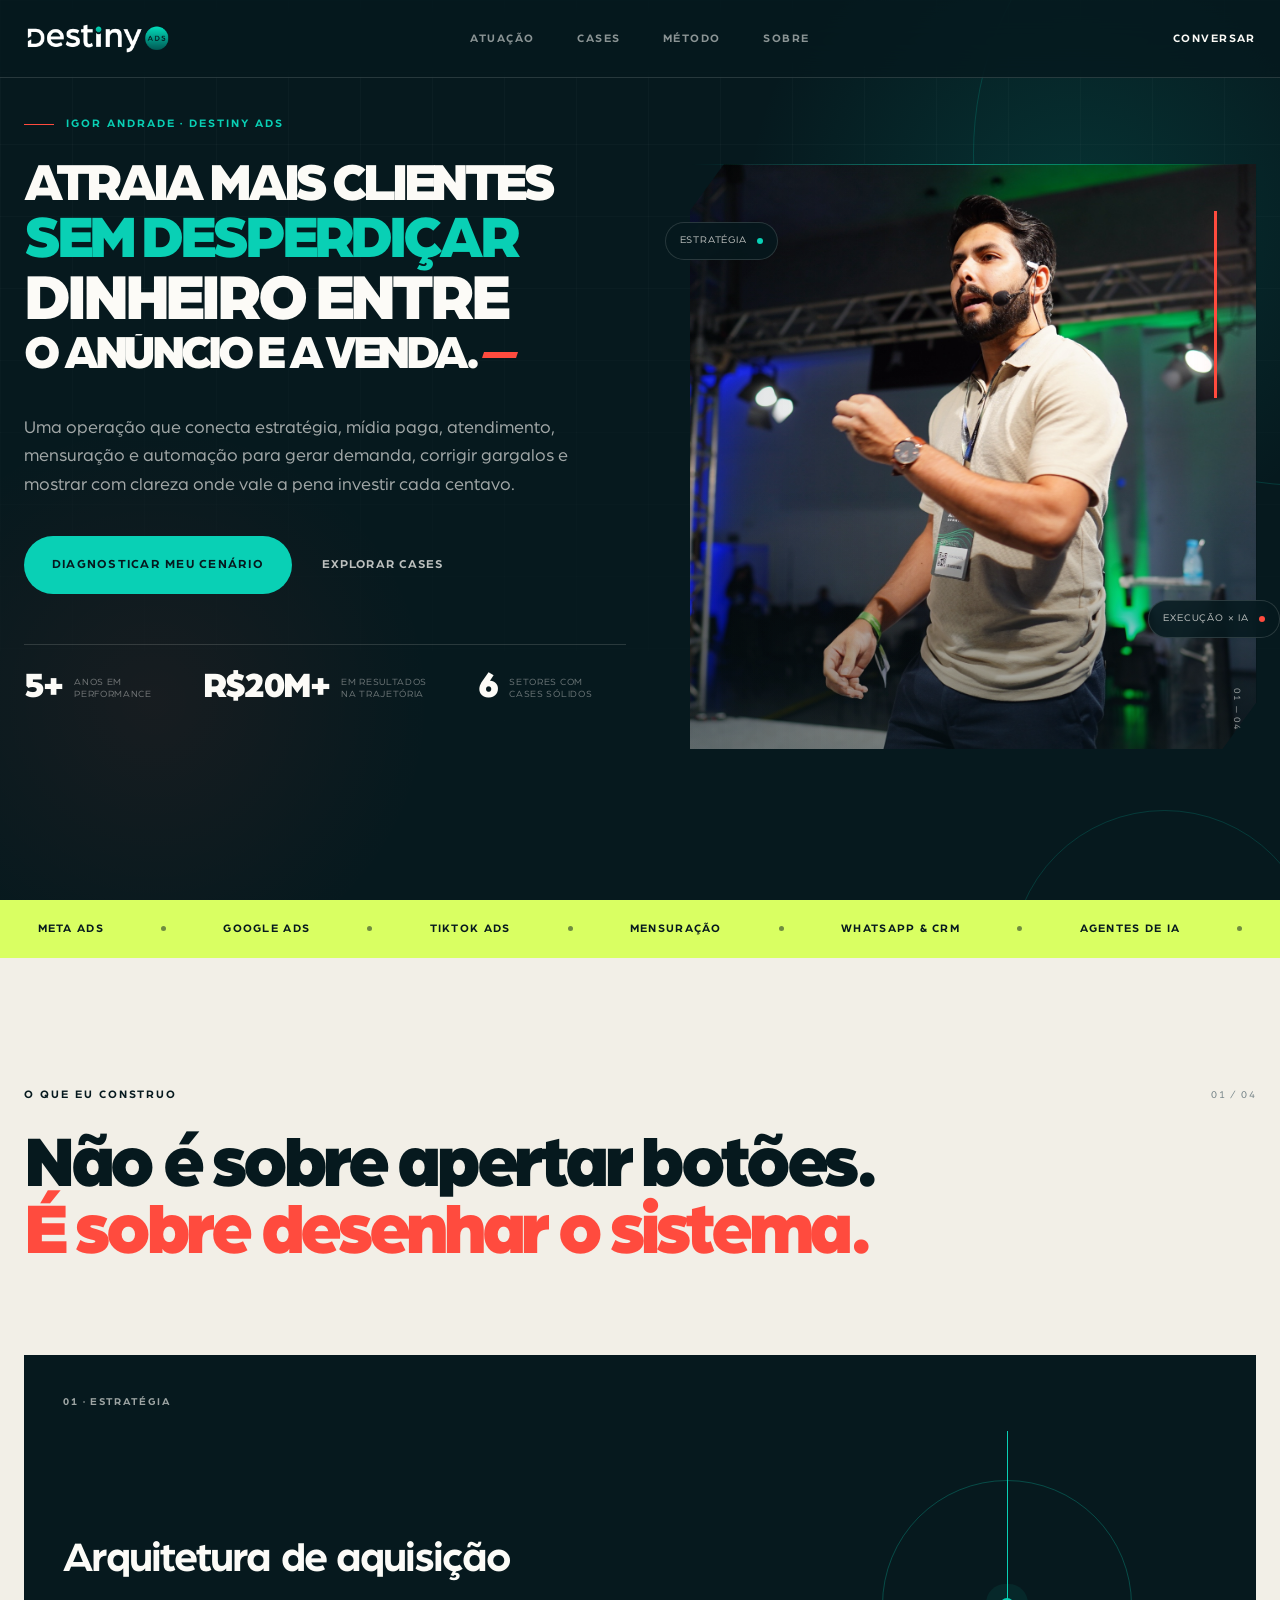
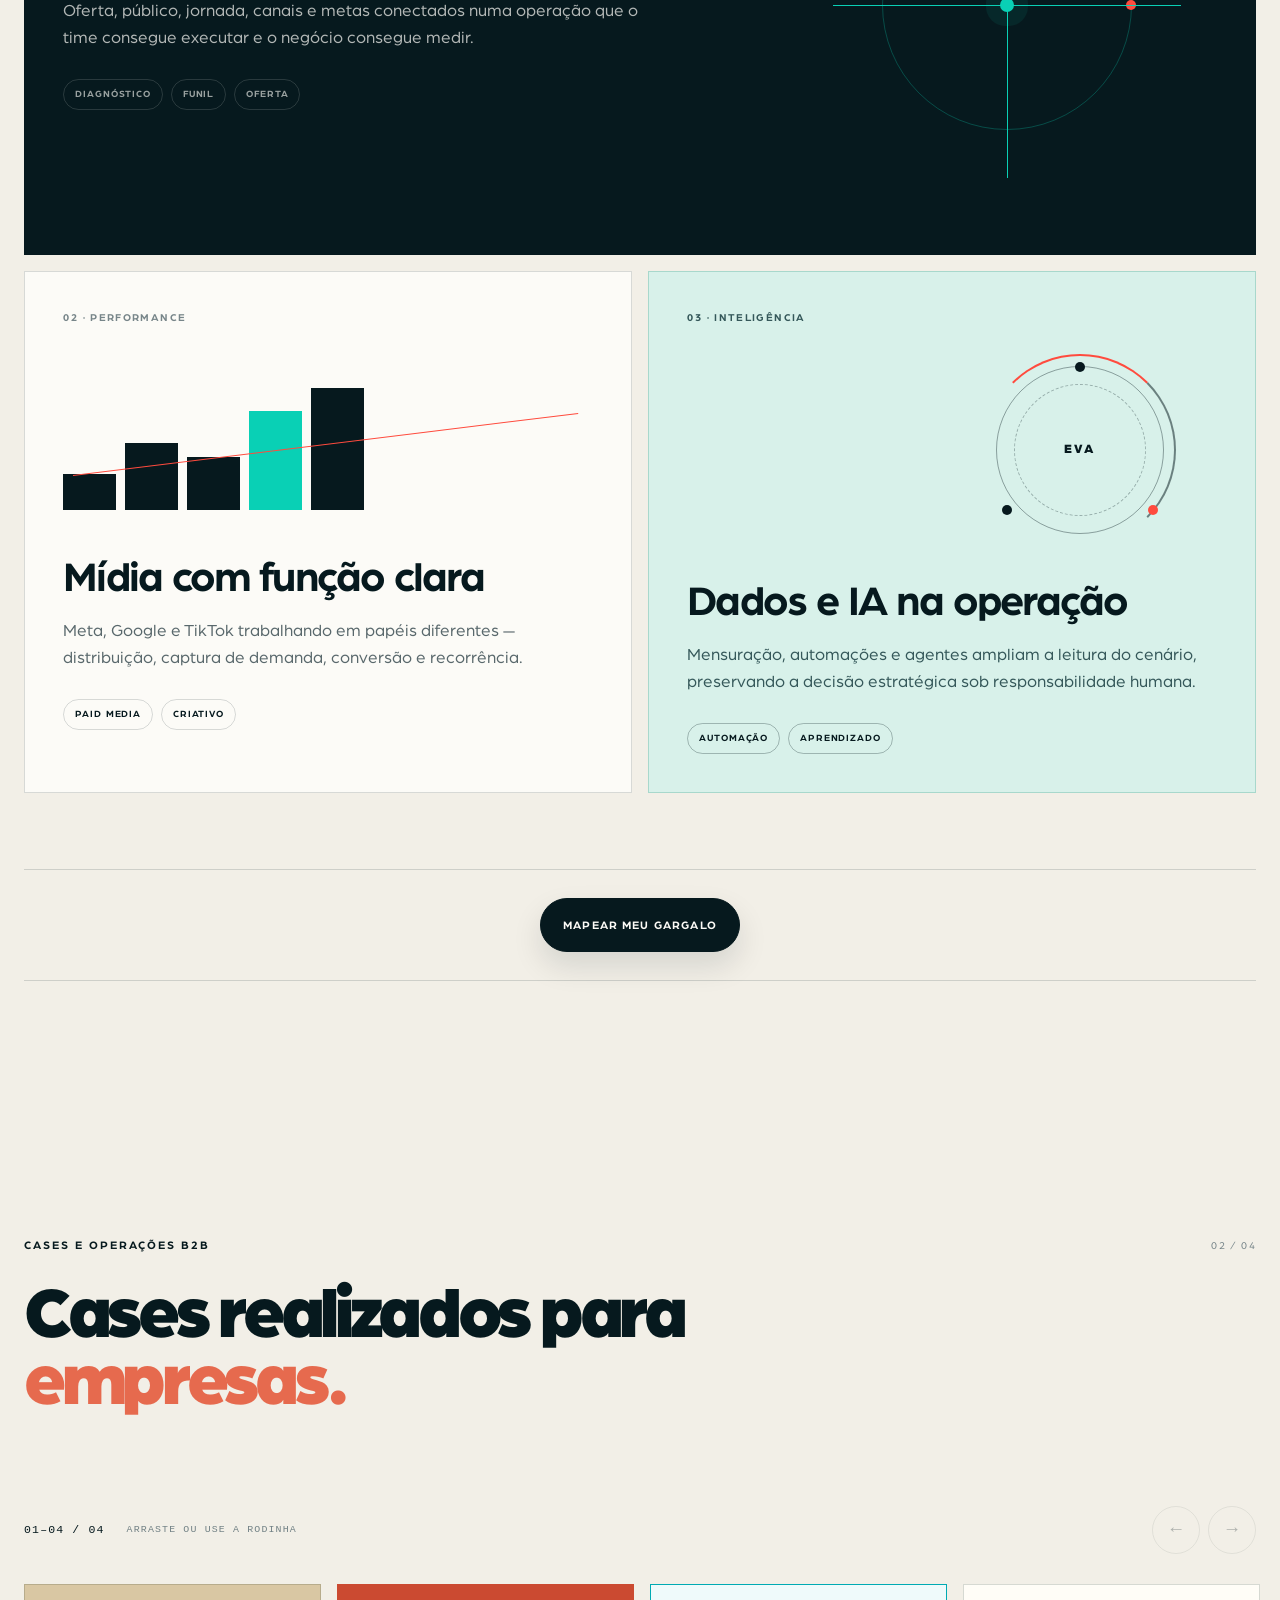
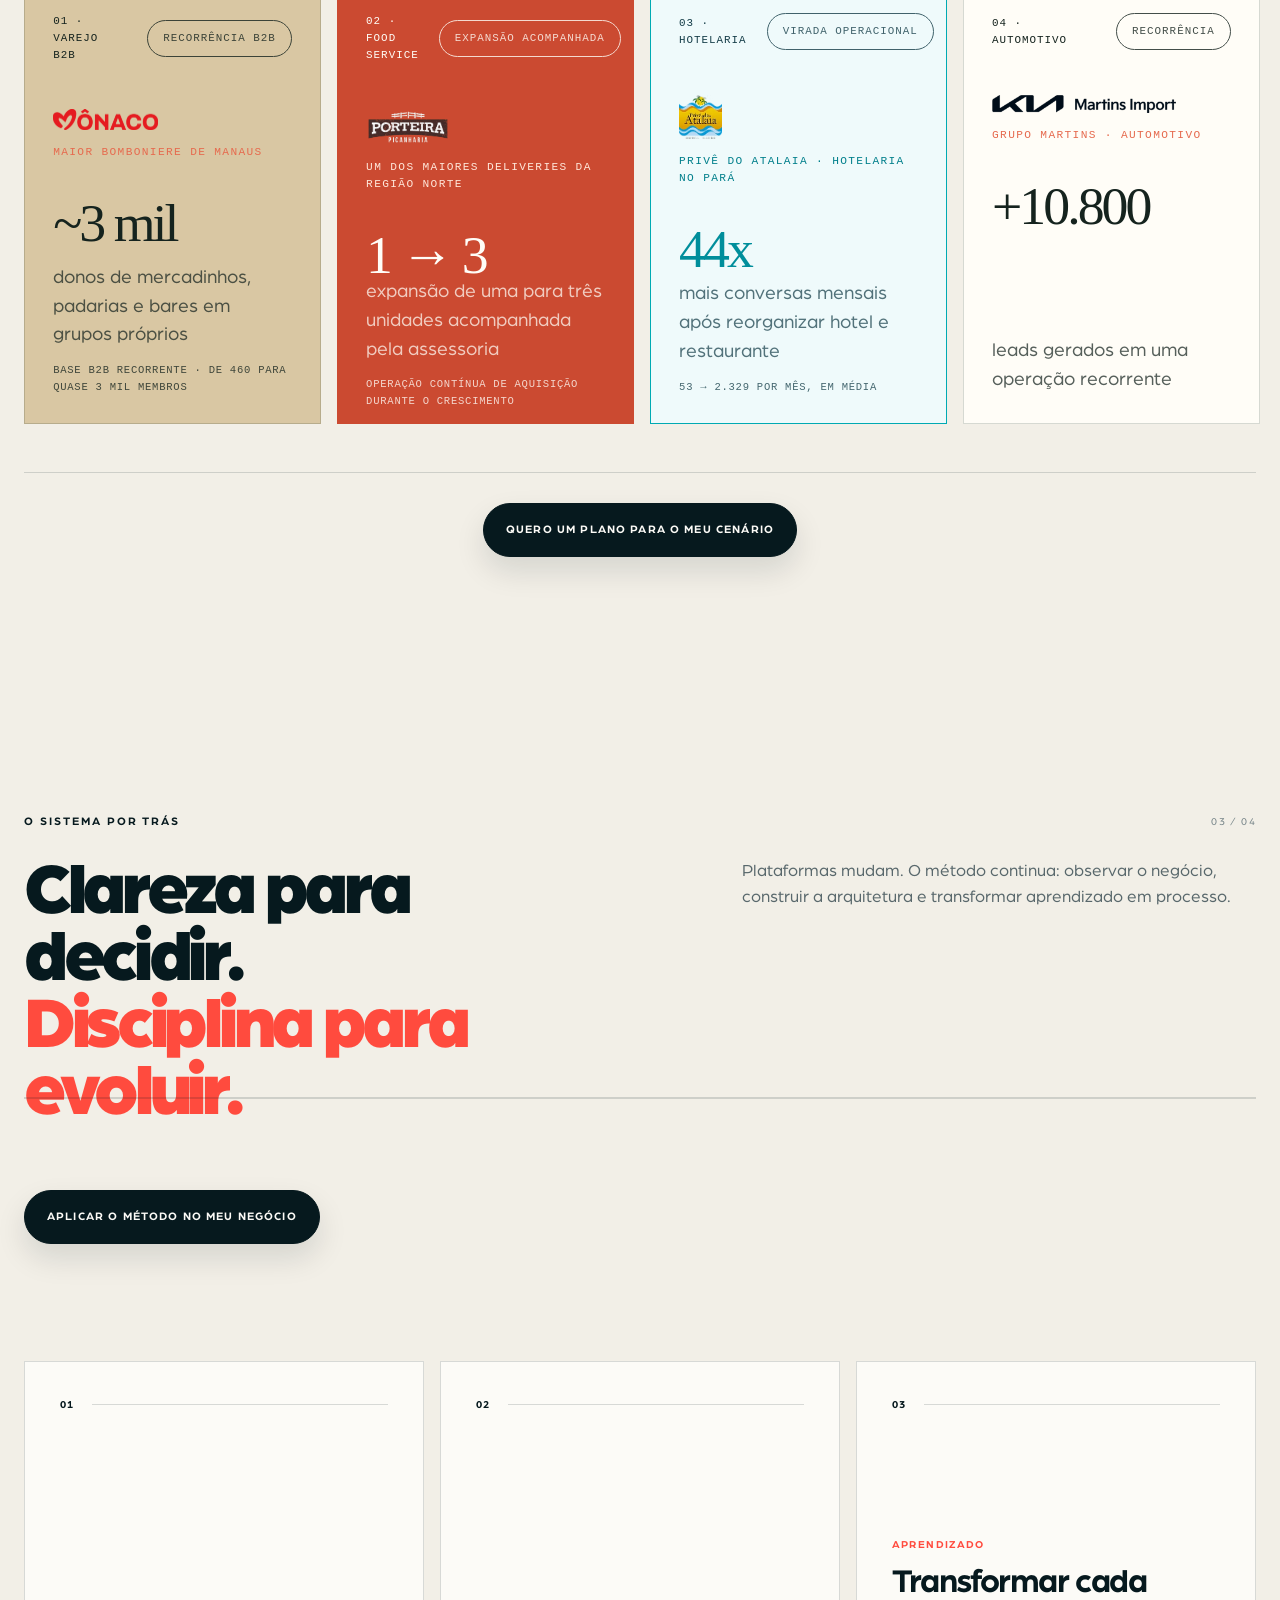
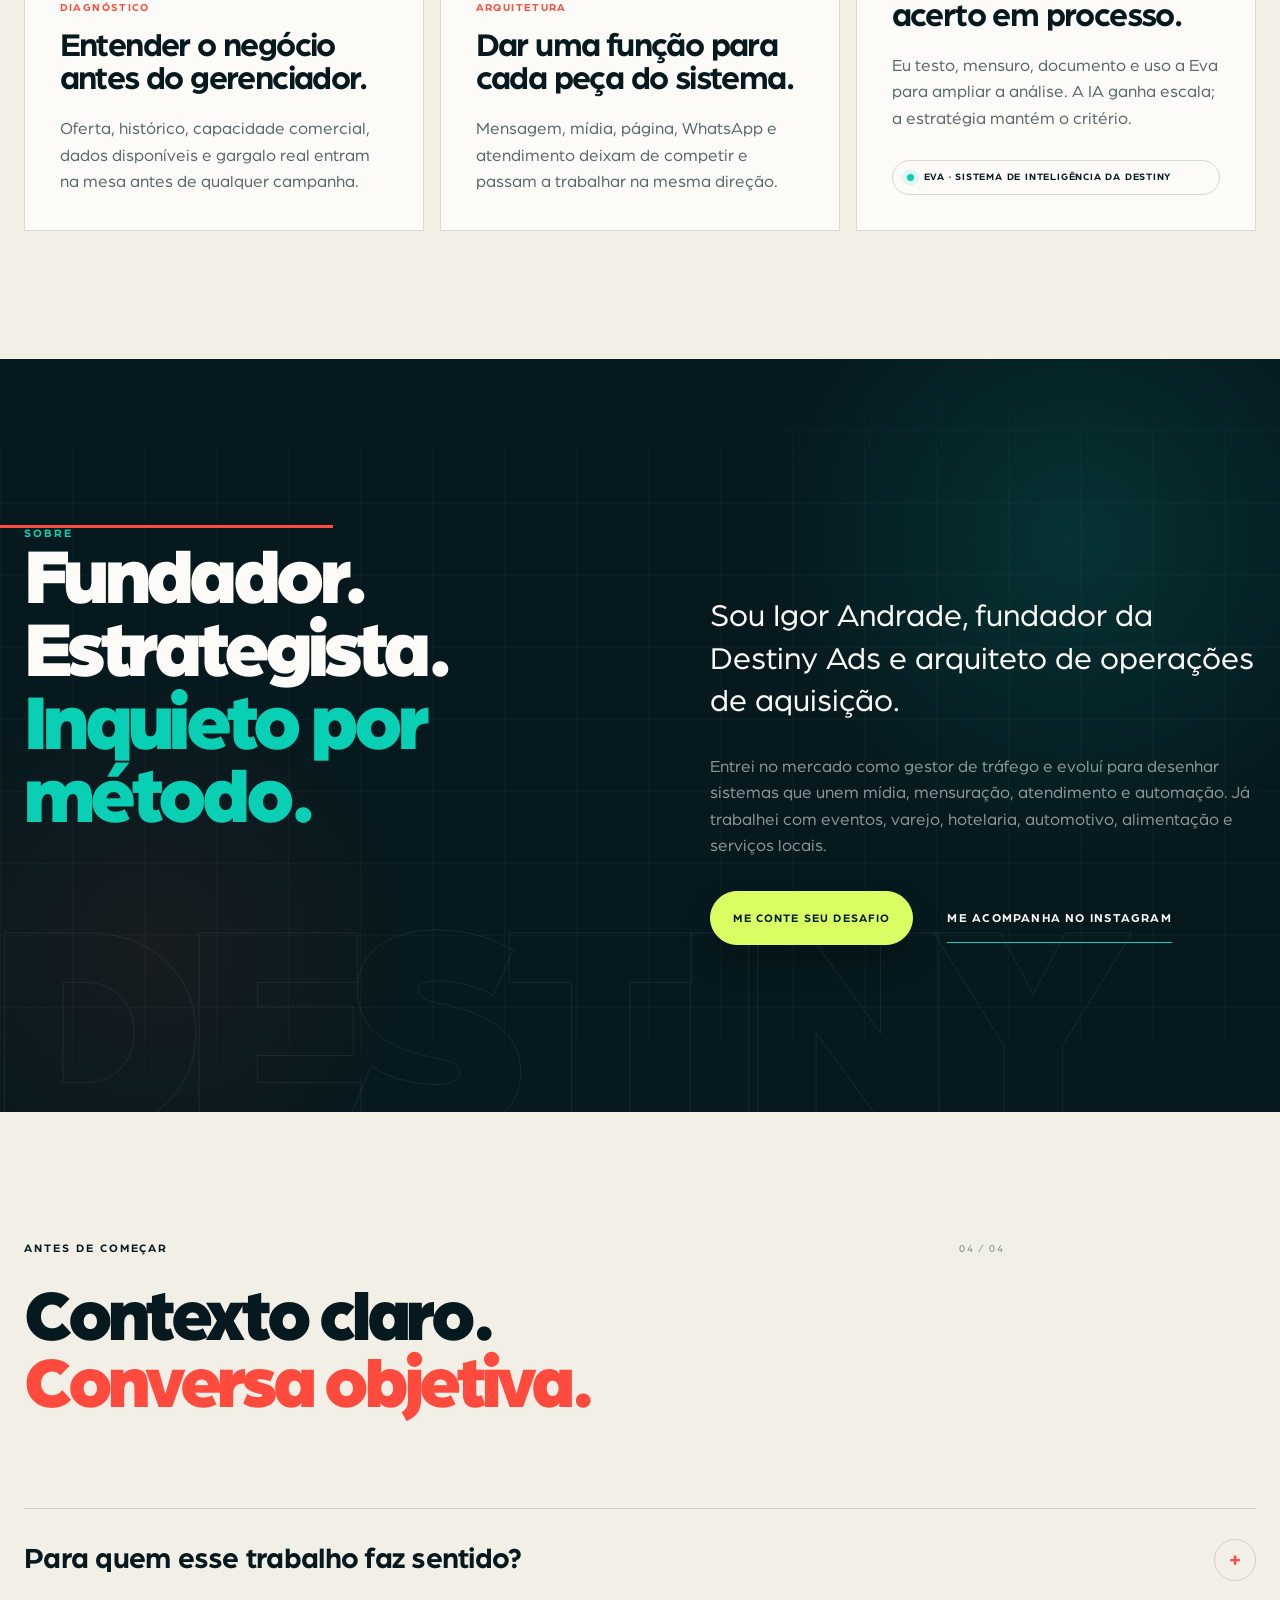
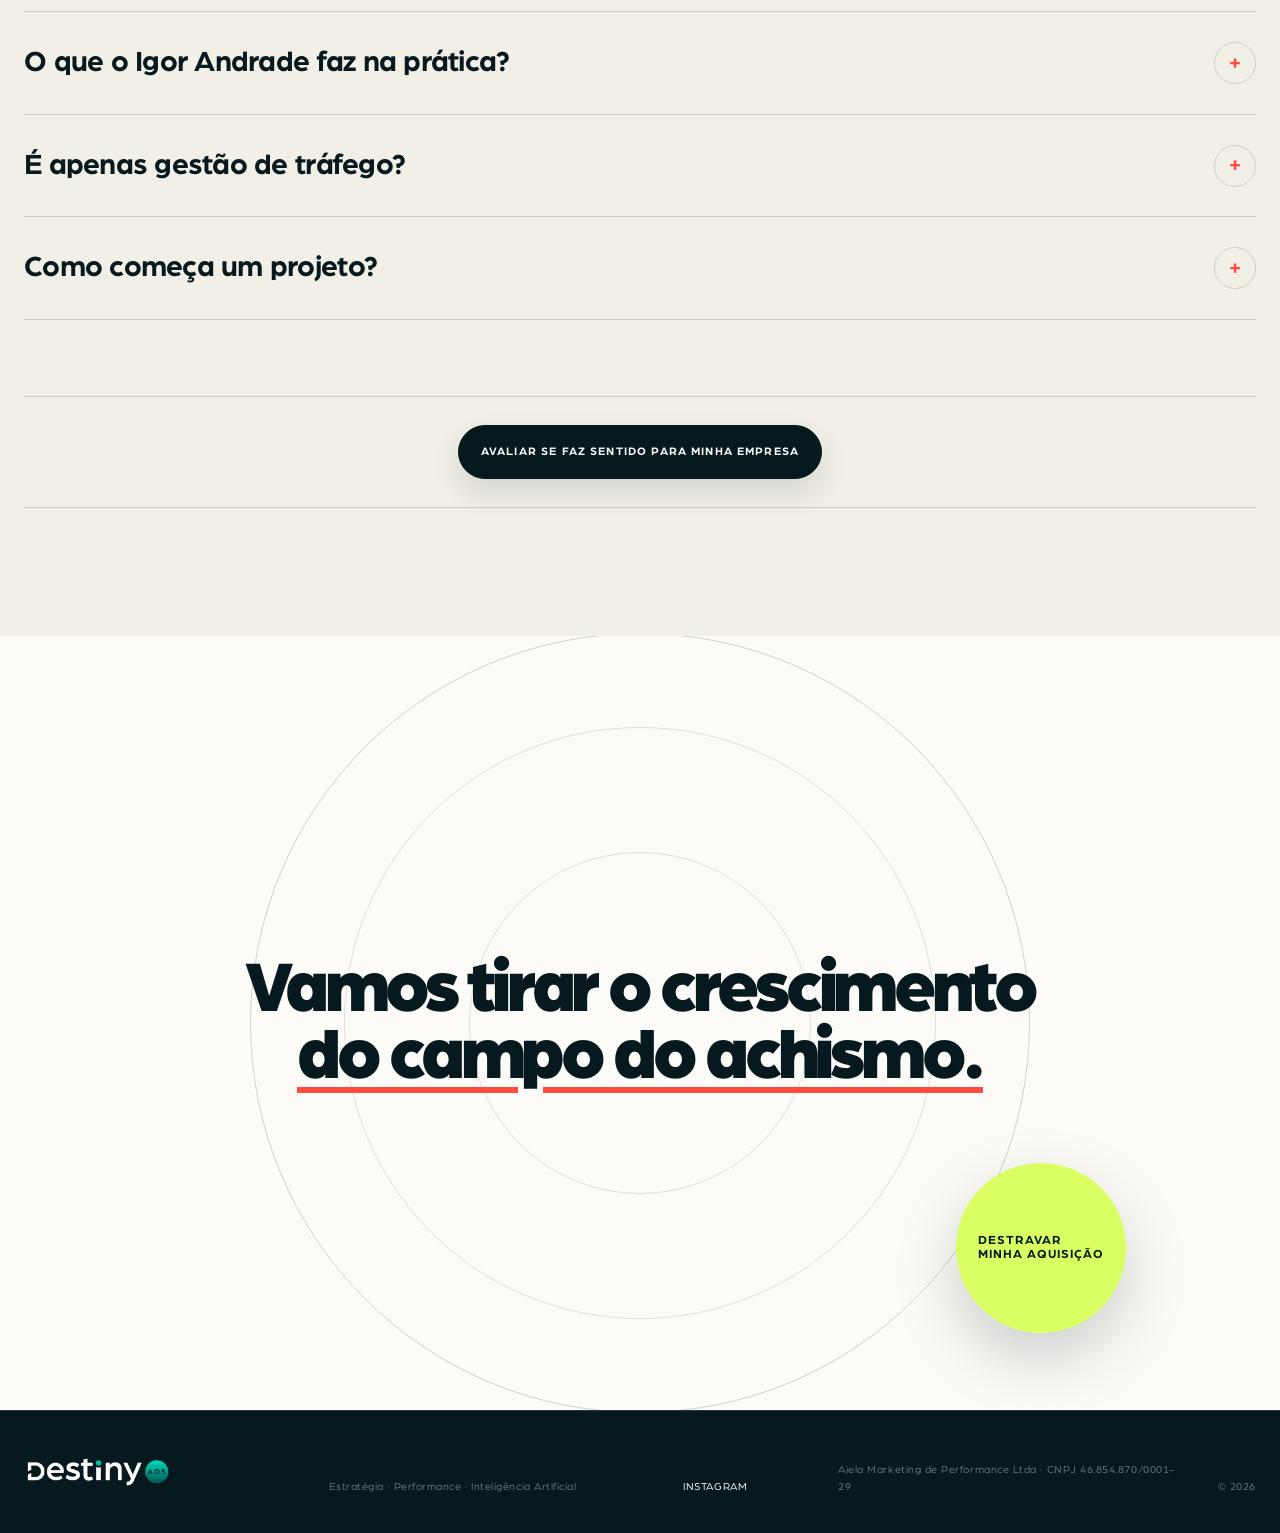
==== index.html @ c6f24a0a "Remove former employer event cases" ====
<!doctype html>
<html lang="pt-BR">
<head>
  <meta charset="utf-8">
  <meta name="viewport" content="width=device-width, initial-scale=1">
  <script>
    (function (w, d, s, u) {
      if (w.oaiq) return;
      var q = function () {
        q.q.push(arguments);
      };
      q.q = [];
      w.oaiq = q;
      var js = d.createElement(s);
      js.async = true;
      js.src = u;
      var f = d.getElementsByTagName(s)[0];
      f.parentNode.insertBefore(js, f);
    })(window, document, "script", "https://bzrcdn.openai.com/sdk/oaiq.min.js");

    oaiq("init", {
      pixelId: "6WitTLGVT6yKdjvd1GfbPf"
    });
    oaiq("measure", "page_viewed", {
      type: "contents",
      contents: [
        {
          id: "destinyads-sales-page",
          name: "Página de vendas — Igor Andrade | Destiny Ads",
          content_type: "page"
        }
      ]
    });
  </script>
  <title>Igor Andrade | Estratégia de Aquisição, Mídia e IA</title>
  <meta name="description" content="Atraia mais clientes sem desperdiçar dinheiro entre o anúncio e a venda. Estratégia, mídia paga, atendimento, mensuração e automação com Igor Andrade e Destiny Ads.">
  <meta name="author" content="Igor Andrade">
  <meta name="theme-color" content="#06191e">
  <link rel="canonical" href="https://destinyads.com.br/">
  <link rel="icon" type="image/png" href="favicon.png?v=20260808">
  <link rel="preload" href="assets/Arboria-Book.otf" as="font" type="font/otf" crossorigin>
  <link rel="preload" href="assets/Arboria-Bold.otf" as="font" type="font/otf" crossorigin>
  <link rel="preload" href="assets/igor-palco.jpg" as="image" fetchpriority="high">
  <link rel="stylesheet" href="styles.css?v=20260808-4">
  <meta property="og:type" content="website">
  <meta property="og:locale" content="pt_BR">
  <meta property="og:url" content="https://destinyads.com.br/">
  <meta property="og:title" content="Igor Andrade | Estratégia de Aquisição, Mídia e IA">
  <meta property="og:description" content="Atraia mais clientes sem desperdiçar dinheiro entre o anúncio e a venda.">
  <meta property="og:image" content="https://destinyads.com.br/og-acquisition-v2.png">
  <meta property="og:image:secure_url" content="https://destinyads.com.br/og-acquisition-v2.png">
  <meta property="og:image:type" content="image/png">
  <meta property="og:image:width" content="1200">
  <meta property="og:image:height" content="630">
  <meta property="og:image:alt" content="Igor Andrade e a promessa: atraia mais clientes sem desperdiçar dinheiro entre o anúncio e a venda">
  <meta name="twitter:card" content="summary_large_image">
  <meta name="twitter:title" content="Igor Andrade | Estratégia de Aquisição, Mídia e IA">
  <meta name="twitter:description" content="Atraia mais clientes sem desperdiçar dinheiro entre o anúncio e a venda.">
  <meta name="twitter:image" content="https://destinyads.com.br/og-acquisition-v2.png">
  <meta name="twitter:image:alt" content="Igor Andrade e a promessa: atraia mais clientes sem desperdiçar dinheiro entre o anúncio e a venda">
  <script type="application/ld+json">
  {
    "@context": "https://schema.org",
    "@graph": [
      {
        "@type": "Person",
        "@id": "https://destinyads.com.br/#igor-andrade",
        "name": "Igor Andrade",
        "url": "https://destinyads.com.br/",
        "image": "https://destinyads.com.br/assets/igor-palco.jpg",
        "jobTitle": "Estrategista de aquisição e fundador da Destiny Ads",
        "sameAs": ["https://instagram.com/andrade.igor_"],
        "knowsAbout": ["Estratégia de aquisição", "Mídia paga", "Mensuração de marketing", "Automação", "Inteligência artificial aplicada ao marketing"],
        "worksFor": {"@id": "https://destinyads.com.br/#destiny-ads"}
      },
      {
        "@type": "Organization",
        "@id": "https://destinyads.com.br/#destiny-ads",
        "name": "Destiny Ads",
        "legalName": "Aiela Marketing de Performance Ltda",
        "url": "https://destinyads.com.br/",
        "logo": "https://destinyads.com.br/logo.png",
        "description": "Agência de estratégia de aquisição, mídia paga, mensuração, automação e inteligência artificial.",
        "telephone": "+55 97 99153-5357",
        "taxID": "46.854.870/0001-29",
        "founder": {"@id": "https://destinyads.com.br/#igor-andrade"},
        "sameAs": ["https://instagram.com/andrade.igor_"],
        "areaServed": "BR"
      },
      {
        "@type": "WebSite",
        "@id": "https://destinyads.com.br/#website",
        "url": "https://destinyads.com.br/",
        "name": "Igor Andrade — Destiny Ads",
        "inLanguage": "pt-BR",
        "publisher": {"@id": "https://destinyads.com.br/#destiny-ads"}
      }
    ]
  }
  </script>
  <script>document.documentElement.classList.add('js');</script>
</head>
<body>
  <a class="skip-link" href="#conteudo">Ir para o conteúdo</a>
  <div class="cursor-light" aria-hidden="true"></div>

  <header class="topbar">
    <div class="page-progress" aria-hidden="true"><span id="page-progress"></span></div>
    <a class="brand" href="#inicio" aria-label="Destiny Ads — início">
      <img src="logo.png" alt="Destiny Ads" width="1920" height="600">
    </a>
    <nav aria-label="Navegação principal">
      <a href="#atuacao">Atuação</a>
      <a href="#cases">Cases</a>
      <a href="#metodo">Método</a>
      <a href="#sobre">Sobre</a>
    </nav>
    <a class="nav-cta magnetic" href="https://wa.me/5597991535357?text=Ol%C3%A1%2C%20Igor%21%20Vim%20pelo%20seu%20site%20e%20quero%20melhorar%20a%20aquisi%C3%A7%C3%A3o%20de%20clientes%20do%20meu%20neg%C3%B3cio.%20Podemos%20marcar%20uma%20reuni%C3%A3o%3F" target="_blank" rel="noopener">
      <span>Conversar</span>
    </a>
  </header>

  <main id="conteudo">
    <section class="hero" id="inicio" aria-labelledby="hero-title">
      <div class="hero-grid" aria-hidden="true"></div>
      <div class="hero-orbit orbit-one" aria-hidden="true"></div>
      <div class="hero-orbit orbit-two" aria-hidden="true"></div>

      <div class="hero-copy">
        <p class="eyebrow hero-eyebrow"><span></span> Igor Andrade · Destiny Ads</p>
        <h1 id="hero-title" class="hero-promise-title" aria-label="Atraia mais clientes sem desperdiçar dinheiro entre o anúncio e a venda.">
          <span class="hero-line hero-promise-line-one"><i>Atraia mais clientes</i></span>
          <span class="hero-line hero-line-accent hero-promise-line-two"><i>sem desperdiçar</i></span>
          <span class="hero-line hero-promise-line-three"><i>dinheiro entre</i></span>
          <span class="hero-line hero-line-decision hero-promise-line-four"><i>o anúncio e a venda.</i><b aria-hidden="true"></b></span>
        </h1>
        <figure class="mobile-stage" aria-label="Igor Andrade palestrando em um evento de negócios">
          <img src="assets/igor-palco.jpg" alt="Igor Andrade palestrando em um evento de negócios" width="2600" height="1463">
        </figure>
        <p class="hero-text">Uma operação que conecta estratégia, mídia paga, atendimento, mensuração e automação para gerar demanda, corrigir gargalos e mostrar com clareza onde vale a pena investir cada centavo.</p>
        <div class="hero-actions">
          <a class="button button-primary magnetic" href="https://wa.me/5597991535357?text=Ol%C3%A1%2C%20Igor%21%20Vim%20pelo%20seu%20site%20e%20quero%20melhorar%20a%20aquisi%C3%A7%C3%A3o%20de%20clientes%20do%20meu%20neg%C3%B3cio.%20Podemos%20marcar%20uma%20reuni%C3%A3o%3F" target="_blank" rel="noopener"><span>Diagnosticar meu cenário</span></a>
          <a class="text-link" href="#cases"><span>Explorar cases</span></a>
        </div>
        <div class="hero-proof" aria-label="Resumo profissional">
          <div><strong><span data-count="5">5</span>+</strong><small>anos em<br>performance</small></div>
          <div><strong>R$<span data-count="20">20</span>M+</strong><small>em resultados<br>na trajetória</small></div>
          <div><strong><span data-count="6">6</span></strong><small>setores com<br>cases sólidos</small></div>
        </div>
      </div>

      <div class="hero-visual" aria-label="Igor Andrade palestrando">
        <figure class="stage-card" data-tilt>
          <div class="stage-photo">
            <img src="assets/igor-palco.jpg" alt="Igor Andrade palestrando em um evento de negócios" width="2600" height="1463" fetchpriority="high">
          </div>
          <div class="red-line red-line-side" aria-hidden="true"></div>
          <div class="frame-index" aria-hidden="true">01 — 04</div>
          <div class="scan-line" aria-hidden="true"></div>
        </figure>
        <div class="floating-note note-a" aria-hidden="true"><span>Estratégia</span><i></i></div>
        <div class="floating-note note-b" aria-hidden="true"><span>Execução × IA</span><i></i></div>
      </div>
    </section>

    <section class="signal-strip" aria-label="Especialidades">
      <div class="signal-track">
        <div class="signal-group">
          <span>Meta Ads</span><i></i><span>Google Ads</span><i></i><span>TikTok Ads</span><i></i><span>Mensuração</span><i></i><span>WhatsApp & CRM</span><i></i><span>Agentes de IA</span><i></i>
        </div>
        <div class="signal-group" aria-hidden="true">
          <span>Meta Ads</span><i></i><span>Google Ads</span><i></i><span>TikTok Ads</span><i></i><span>Mensuração</span><i></i><span>WhatsApp & CRM</span><i></i><span>Agentes de IA</span><i></i>
        </div>
      </div>
    </section>

    <section class="section expertise" id="atuacao" aria-labelledby="expertise-title">
      <header class="section-heading" data-reveal>
        <div><p class="eyebrow">O que eu construo</p><span class="section-index">01 / 04</span></div>
        <h2 id="expertise-title">Não é sobre apertar botões.<br><em>É sobre desenhar o sistema.</em></h2>
      </header>

      <div class="expertise-grid">
        <article class="expertise-card expertise-main spotlight-card" data-reveal data-tilt>
          <span class="card-kicker">01 · Estratégia</span>
          <div class="card-symbol symbol-cross" aria-hidden="true"><i></i><b></b></div>
          <h3>Arquitetura de aquisição</h3>
          <p>Oferta, público, jornada, canais e metas conectados numa operação que o time consegue executar e o negócio consegue medir.</p>
          <div class="card-tags"><span>Diagnóstico</span><span>Funil</span><span>Oferta</span></div>
        </article>
        <article class="expertise-card spotlight-card" data-reveal data-tilt>
          <span class="card-kicker">02 · Performance</span>
          <div class="live-graph" aria-hidden="true"><i></i><i></i><i></i><i></i><i></i><b></b></div>
          <h3>Mídia com função clara</h3>
          <p>Meta, Google e TikTok trabalhando em papéis diferentes — distribuição, captura de demanda, conversão e recorrência.</p>
          <div class="card-tags"><span>Paid media</span><span>Criativo</span></div>
        </article>
        <article class="expertise-card expertise-ai spotlight-card" data-reveal data-tilt>
          <span class="card-kicker">03 · Inteligência</span>
          <div class="ai-core" aria-hidden="true"><span>EVA</span><i></i><i></i><i></i></div>
          <h3>Dados e IA na operação</h3>
          <p>Mensuração, automações e agentes ampliam a leitura do cenário, preservando a decisão estratégica sob responsabilidade humana.</p>
          <div class="card-tags"><span>Automação</span><span>Aprendizado</span></div>
        </article>
      </div>
      <div class="section-cta" data-reveal>
        <a class="section-cta-link magnetic" href="https://wa.me/5597991535357?text=Ol%C3%A1%2C%20Igor%21%20Vim%20pelo%20seu%20site%20e%20quero%20melhorar%20a%20aquisi%C3%A7%C3%A3o%20de%20clientes%20do%20meu%20neg%C3%B3cio.%20Podemos%20marcar%20uma%20reuni%C3%A3o%3F" target="_blank" rel="noopener"><span>Mapear meu gargalo</span></a>
      </div>
    </section>

    <section class="cases-section" id="cases" aria-labelledby="cases-title">
      <div class="section cases-inner">
        <header class="section-heading cases-heading" data-reveal>
          <div><p class="eyebrow">Cases e operações B2B</p><span class="section-index">02 / 04</span></div>
          <h2 id="cases-title">Cases realizados para<br><em>empresas.</em></h2>
        </header>

        <div class="case-carousel" data-case-carousel>
          <div class="case-carousel-toolbar">
            <p><span data-case-index aria-live="polite">01–04</span> / 04 <small>Arraste ou use a rodinha</small></p>
            <div class="case-carousel-controls">
              <button type="button" data-case-prev aria-label="Case anterior">&#8592;</button>
              <button type="button" data-case-next aria-label="Próximo case">&#8594;</button>
            </div>
          </div>

          <div class="portfolio-case-grid" id="case-carousel-track" aria-label="Cases principais" tabindex="0">
          <article class="portfolio-case portfolio-case-monaco">
            <div class="portfolio-case-top"><span>01 · Varejo B2B</span><span class="portfolio-case-pill">Recorrência B2B</span></div>
            <img class="portfolio-case-logo portfolio-logo-monaco" src="assets/cases/grupo-monaco.png" alt="Grupo Mônaco" loading="lazy">
            <p class="portfolio-case-name">Maior bomboniere de Manaus</p>
            <strong>~3 mil</strong>
            <p class="portfolio-case-result">donos de mercadinhos, padarias e bares em grupos próprios</p>
            <p class="portfolio-case-detail">Base B2B recorrente · de 460 para quase 3 mil membros</p>
          </article>

          <article class="portfolio-case portfolio-case-porteira">
            <div class="portfolio-case-top"><span>02 · Food service</span><span class="portfolio-case-pill">Expansão acompanhada</span></div>
            <img class="portfolio-case-logo portfolio-logo-porteira" src="assets/cases/grupo-porteira-oficial.png" alt="Porteira Picanharia" loading="lazy">
            <p class="portfolio-case-name">Um dos maiores deliveries da Região Norte</p>
            <strong>1 → 3</strong>
            <p class="portfolio-case-result">expansão de uma para três unidades acompanhada pela assessoria</p>
            <p class="portfolio-case-detail">Operação contínua de aquisição durante o crescimento</p>
          </article>

          <article class="portfolio-case portfolio-case-prive">
            <div class="portfolio-case-top"><span>03 · Hotelaria</span><span class="portfolio-case-pill">Virada operacional</span></div>
            <img class="portfolio-case-logo portfolio-logo-prive" src="assets/cases/prive-atalaia.png" alt="Privê do Atalaia" loading="lazy">
            <p class="portfolio-case-name">Privê do Atalaia · Hotelaria no Pará</p>
            <strong>44x</strong>
            <p class="portfolio-case-result">mais conversas mensais após reorganizar hotel e restaurante</p>
            <p class="portfolio-case-detail">53 → 2.329 por mês, em média</p>
          </article>

          <article class="portfolio-case portfolio-case-martins">
            <div class="portfolio-case-top"><span>04 · Automotivo</span><span class="portfolio-case-pill">Recorrência</span></div>
            <img class="portfolio-case-logo portfolio-logo-martins" src="assets/cases/grupo-martins.png" alt="Grupo Martins" loading="lazy">
            <p class="portfolio-case-name">Grupo Martins · Automotivo</p>
            <strong>+10.800</strong>
            <p class="portfolio-case-result">leads gerados em uma operação recorrente</p>
          </article>
          </div>

        </div>

        <div class="case-section-actions" data-reveal>
          <a class="section-cta-link magnetic" href="https://wa.me/5597991535357?text=Ol%C3%A1%2C%20Igor%21%20Vim%20pelo%20seu%20site%20e%20quero%20melhorar%20a%20aquisi%C3%A7%C3%A3o%20de%20clientes%20do%20meu%20neg%C3%B3cio.%20Podemos%20marcar%20uma%20reuni%C3%A3o%3F" target="_blank" rel="noopener"><span>Quero um plano para o meu cenário</span></a>
        </div>
      </div>
    </section>

    <section class="section method" id="metodo" aria-labelledby="method-title">
      <header class="method-heading" data-reveal>
        <div><p class="eyebrow">O sistema por trás</p><span class="section-index">03 / 04</span></div>
        <h2 id="method-title">Clareza para decidir.<br><em>Disciplina para evoluir.</em></h2>
        <p>Plataformas mudam. O método continua: observar o negócio, construir a arquitetura e transformar aprendizado em processo.</p>
        <div class="method-meter" aria-hidden="true"><span id="method-meter"></span></div>
        <div class="method-cta">
          <a class="section-cta-link magnetic" href="https://wa.me/5597991535357?text=Ol%C3%A1%2C%20Igor%21%20Vim%20pelo%20seu%20site%20e%20quero%20melhorar%20a%20aquisi%C3%A7%C3%A3o%20de%20clientes%20do%20meu%20neg%C3%B3cio.%20Podemos%20marcar%20uma%20reuni%C3%A3o%3F" target="_blank" rel="noopener"><span>Aplicar o método no meu negócio</span></a>
        </div>
      </header>

      <div class="method-steps">
        <article data-reveal>
          <div class="step-index"><span>01</span><i></i></div>
          <p class="step-kicker">Diagnóstico</p>
          <h3>Entender o negócio antes do gerenciador.</h3>
          <p>Oferta, histórico, capacidade comercial, dados disponíveis e gargalo real entram na mesa antes de qualquer campanha.</p>
        </article>
        <article data-reveal>
          <div class="step-index"><span>02</span><i></i></div>
          <p class="step-kicker">Arquitetura</p>
          <h3>Dar uma função para cada peça do sistema.</h3>
          <p>Mensagem, mídia, página, WhatsApp e atendimento deixam de competir e passam a trabalhar na mesma direção.</p>
        </article>
        <article data-reveal>
          <div class="step-index"><span>03</span><i></i></div>
          <p class="step-kicker">Aprendizado</p>
          <h3>Transformar cada acerto em processo.</h3>
          <p>Eu testo, mensuro, documento e uso a Eva para ampliar a análise. A IA ganha escala; a estratégia mantém o critério.</p>
          <span class="eva-pill"><i></i> EVA · Sistema de inteligência da Destiny</span>
        </article>
      </div>
    </section>

    <section class="about" id="sobre" aria-labelledby="about-title">
      <div class="about-redline" aria-hidden="true"></div>
      <div class="about-statement" data-reveal>
        <p class="eyebrow">Sobre</p>
        <h2 id="about-title">Fundador.<br>Estrategista.<br><em>Inquieto por método.</em></h2>
      </div>
      <div class="about-copy" data-reveal>
        <p class="about-lead">Sou Igor Andrade, fundador da Destiny Ads e arquiteto de operações de aquisição.</p>
        <p>Entrei no mercado como gestor de tráfego e evoluí para desenhar sistemas que unem mídia, mensuração, atendimento e automação. Já trabalhei com eventos, varejo, hotelaria, automotivo, alimentação e serviços locais.</p>
        <div class="about-actions">
          <a class="section-cta-link section-cta-link-light magnetic" href="https://wa.me/5597991535357?text=Ol%C3%A1%2C%20Igor%21%20Vim%20pelo%20seu%20site%20e%20quero%20melhorar%20a%20aquisi%C3%A7%C3%A3o%20de%20clientes%20do%20meu%20neg%C3%B3cio.%20Podemos%20marcar%20uma%20reuni%C3%A3o%3F" target="_blank" rel="noopener"><span>Me conte seu desafio</span></a>
          <a class="instagram-link magnetic" href="https://instagram.com/andrade.igor_" target="_blank" rel="noopener"><span>Me acompanha no Instagram</span></a>
        </div>
      </div>
      <div class="about-word" aria-hidden="true">DESTINY</div>
    </section>

    <section class="section faq" id="perguntas" aria-labelledby="faq-title">
      <header class="section-heading faq-heading" data-reveal>
        <div><p class="eyebrow">Antes de começar</p><span class="section-index">04 / 04</span></div>
        <h2 id="faq-title">Contexto claro.<br><em>Conversa objetiva.</em></h2>
      </header>
      <div class="faq-list">
        <details data-reveal>
          <summary><span>Para quem esse trabalho faz sentido?</span><i aria-hidden="true">+</i></summary>
          <p>Para empresas com oferta validada, operação comercial ativa e disposição para medir o caminho entre mídia, atendimento e receita. O setor muda; a necessidade de clareza não.</p>
        </details>
        <details data-reveal>
          <summary><span>O que o Igor Andrade faz na prática?</span><i aria-hidden="true">+</i></summary>
          <p>Diagnostica gargalos, desenha a arquitetura de aquisição e conecta estratégia, mídia paga, mensuração, WhatsApp, automação e IA numa operação que possa ser acompanhada.</p>
        </details>
        <details data-reveal>
          <summary><span>É apenas gestão de tráfego?</span><i aria-hidden="true">+</i></summary>
          <p>Não. Campanhas são uma parte do sistema. Oferta, mensagem, página, dados e capacidade comercial também entram na decisão — porque anúncio nenhum corrige sozinho um processo quebrado.</p>
        </details>
        <details data-reveal>
          <summary><span>Como começa um projeto?</span><i aria-hidden="true">+</i></summary>
          <p>Com uma conversa sobre cenário, objetivo, histórico e gargalo percebido. Se houver aderência, o próximo passo é um diagnóstico mais profundo e uma proposta de trabalho compatível com o contexto.</p>
        </details>
      </div>
      <div class="section-cta" data-reveal>
        <a class="section-cta-link magnetic" href="https://wa.me/5597991535357?text=Ol%C3%A1%2C%20Igor%21%20Vim%20pelo%20seu%20site%20e%20quero%20melhorar%20a%20aquisi%C3%A7%C3%A3o%20de%20clientes%20do%20meu%20neg%C3%B3cio.%20Podemos%20marcar%20uma%20reuni%C3%A3o%3F" target="_blank" rel="noopener"><span>Avaliar se faz sentido para minha empresa</span></a>
      </div>
    </section>

    <section class="cta-section" aria-labelledby="cta-title">
      <div class="cta-orbit" aria-hidden="true"></div>
      <h2 id="cta-title" data-reveal>Vamos tirar o crescimento<br><em>do campo do achismo.</em></h2>
      <a class="cta-circle magnetic" href="https://wa.me/5597991535357?text=Ol%C3%A1%2C%20Igor%21%20Vim%20pelo%20seu%20site%20e%20quero%20melhorar%20a%20aquisi%C3%A7%C3%A3o%20de%20clientes%20do%20meu%20neg%C3%B3cio.%20Podemos%20marcar%20uma%20reuni%C3%A3o%3F" target="_blank" rel="noopener" aria-label="Conversar com Igor no WhatsApp"><span>Destravar<br>minha aquisição</span></a>
    </section>
  </main>

  <footer class="footer">
    <a class="footer-brand" href="#inicio"><img src="logo.png" alt="Destiny Ads" width="1920" height="600"></a>
    <p>Estratégia · Performance · Inteligência Artificial</p>
    <a href="https://instagram.com/andrade.igor_" target="_blank" rel="noopener">Instagram</a>
    <p>Aiela Marketing de Performance Ltda · CNPJ 46.854.870/0001-29</p>
    <p>© <span id="year">2026</span></p>
  </footer>

  <script src="script.js?v=20260808-5" defer></script>
</body>
</html>
---- styles.css ----
@font-face{font-family:"Arboria";src:url("assets/Arboria-Book.otf") format("opentype");font-weight:400;font-display:swap}
@font-face{font-family:"Arboria";src:url("assets/Arboria-Medium.otf") format("opentype");font-weight:500;font-display:swap}
@font-face{font-family:"Arboria";src:url("assets/Arboria-Bold.otf") format("opentype");font-weight:700;font-display:swap}
@font-face{font-family:"Arboria";src:url("assets/Arboria-Black.otf") format("opentype");font-weight:900;font-display:swap}

:root{
  --ink:#06191e;--ink-2:#0b242a;--ink-3:#12333a;--mint:#09d0b5;--mint-soft:#70e4d1;
  --red:#ff4b3e;--acid:#d9ff62;--violet:#9c8cff;--blue:#6aa8ff;--paper:#f2efe7;--paper-2:#e5e0d5;--white:#fcfbf7;--sand:#d9bd8f;
  --muted:#778589;--line:rgba(6,25,30,.15);--line-dark:rgba(252,251,247,.14);--max:1320px;
}
*{box-sizing:border-box}
html{scroll-behavior:smooth;scroll-padding-top:84px}
body{margin:0;background:var(--paper);color:var(--ink);font-family:"Arboria",Arial,sans-serif;font-size:17px;line-height:1.55;-webkit-font-smoothing:antialiased;overflow-x:hidden}
body::selection{background:var(--red);color:var(--white)}
a{color:inherit}img{display:block;max-width:100%}button{font:inherit}
.skip-link{position:fixed;top:12px;left:12px;z-index:1000;transform:translateY(-160%);background:var(--white);padding:10px 14px}.skip-link:focus{transform:translateY(0)}
.cursor-light{position:fixed;z-index:10;width:440px;height:440px;border-radius:50%;left:0;top:0;pointer-events:none;background:radial-gradient(circle,rgba(9,208,181,.105),transparent 66%);transform:translate3d(calc(var(--cursor-x,50vw) - 50%),calc(var(--cursor-y,50vh) - 50%),0);mix-blend-mode:screen;opacity:0;transition:opacity .3s}
body:hover .cursor-light{opacity:1}
.topbar{position:fixed;top:0;left:0;right:0;z-index:100;display:grid;grid-template-columns:190px 1fr 190px;align-items:center;height:78px;padding:0 max(24px,calc((100vw - var(--max))/2));background:rgba(6,25,30,.78);color:var(--white);border-bottom:1px solid var(--line-dark);backdrop-filter:blur(18px)}
.page-progress{position:absolute;left:0;right:0;bottom:-1px;height:2px}.page-progress span{display:block;width:100%;height:100%;background:linear-gradient(90deg,var(--red),var(--mint));transform:scaleX(0);transform-origin:left}
.brand,.footer-brand{width:148px}.brand img,.footer-brand img{width:100%;height:auto}
nav{display:flex;justify-content:center;gap:clamp(22px,3.3vw,48px)}nav a,.nav-cta{font-size:.72rem;font-weight:700;letter-spacing:.13em;text-decoration:none;text-transform:uppercase}
nav a{position:relative;color:rgba(252,251,247,.55);transition:color .25s}nav a::after{content:"";position:absolute;left:0;right:100%;bottom:-8px;height:1px;background:var(--mint);transition:right .3s}nav a:hover{color:var(--white)}nav a:hover::after{right:0}
.nav-cta{justify-self:end;display:flex;align-items:center;gap:18px}.nav-cta i,.button i,.instagram-link i{font-style:normal;color:var(--mint);transition:transform .25s}.nav-cta:hover i,.button:hover i,.instagram-link:hover i{transform:translate(3px,-3px)}
.hero{position:relative;display:grid;grid-template-columns:minmax(0,1.03fr) minmax(420px,.97fr);gap:clamp(35px,5vw,82px);min-height:100svh;padding:clamp(112px,9vw,145px) max(24px,calc((100vw - var(--max))/2)) clamp(70px,8vw,110px);background:var(--ink);color:var(--white);isolation:isolate;overflow:hidden}
.hero-grid{position:absolute;inset:0;z-index:-3;background-image:linear-gradient(rgba(255,255,255,.027) 1px,transparent 1px),linear-gradient(90deg,rgba(255,255,255,.027) 1px,transparent 1px);background-size:72px 72px;mask-image:linear-gradient(to bottom,black,transparent 92%)}
.hero::after{content:"";position:absolute;inset:0;z-index:-4;background:radial-gradient(circle at 84% 24%,rgba(9,208,181,.14),transparent 26%),radial-gradient(circle at 12% 78%,rgba(255,75,62,.07),transparent 21%)}
.hero-orbit{position:absolute;z-index:-2;border:1px solid rgba(9,208,181,.18);border-radius:50%;animation:orbitPulse 7s ease-in-out infinite}.orbit-one{width:52vw;aspect-ratio:1;right:-28vw;top:-14vw}.orbit-two{width:24vw;aspect-ratio:1;right:-3vw;bottom:-17vw;animation-delay:-3.5s}
.eyebrow{margin:0;color:var(--mint);font-size:.72rem;font-weight:700;letter-spacing:.17em;text-transform:uppercase}.hero-eyebrow{display:flex;align-items:center;gap:12px;margin-bottom:28px;opacity:0}.hero-eyebrow span{display:block;width:30px;height:1px;background:var(--red)}
h1,h2,h3,p{margin-top:0}h1,h2,h3{text-wrap:balance}.hero h1{margin:0 0 34px;font-size:clamp(3.25rem,6.4vw,6.65rem);font-weight:900;letter-spacing:-.062em;line-height:.82;text-transform:uppercase}
.hero-line{display:block;overflow:hidden;padding-bottom:.09em}.hero-line i{display:block;font-style:normal;transform:translateY(112%)}.hero-line-accent{color:var(--mint);font-size:1.24em}.hero-line-decision{position:relative;display:flex;align-items:center;color:var(--white)}.hero-line-decision b{display:block;width:0;height:.13em;margin-left:.13em;background:var(--red);transform:skewX(-18deg)}
.hero h1.hero-promise-title{font-size:clamp(3.1rem,5.25vw,5.5rem);line-height:.87}
.hero-promise-line-one{font-size:.8em}
.hero-promise-line-two{font-size:.9em}
.hero-promise-line-three{font-size:.98em}
.hero-promise-line-four{font-size:.71em}
.mobile-stage{display:none}.hero-text{max-width:690px;margin:0 0 36px;color:rgba(252,251,247,.63);font-size:clamp(1rem,1.4vw,1.24rem);line-height:1.6;opacity:0;transform:translateY(16px)}
.hero-actions{display:flex;align-items:center;gap:30px;opacity:0;transform:translateY(16px)}.button{display:inline-flex;align-items:center;justify-content:center;gap:28px;min-height:58px;padding:0 28px;border-radius:100px;font-size:.78rem;font-weight:700;letter-spacing:.1em;text-decoration:none;text-transform:uppercase}.button-primary{background:var(--mint);color:var(--ink)}
.text-link{display:inline-flex;align-items:center;gap:20px;color:rgba(252,251,247,.74);font-size:.76rem;font-weight:700;letter-spacing:.09em;text-decoration:none;text-transform:uppercase}.text-link i{font-style:normal;color:var(--red);animation:arrowBounce 1.6s ease-in-out infinite}
.hero-proof{display:flex;gap:clamp(22px,4vw,58px);margin-top:50px;padding-top:26px;border-top:1px solid var(--line-dark);opacity:0;transform:translateY(16px)}.hero-proof>div{display:flex;align-items:flex-end;gap:12px}.hero-proof strong{font-size:clamp(1.55rem,2.8vw,2.65rem);font-weight:900;letter-spacing:-.05em;line-height:.85}.hero-proof small{color:rgba(252,251,247,.4);font-size:.6rem;line-height:1.25;letter-spacing:.07em;text-transform:uppercase}
.hero-visual{position:relative;align-self:center;min-width:0;perspective:1400px;opacity:0;transform:translateX(50px)}.stage-card{position:relative;margin:0;transform-style:preserve-3d;will-change:transform}.stage-photo{position:relative;overflow:hidden;clip-path:polygon(6% 0,100% 0,100% 92%,94% 100%,0 100%,0 8%);box-shadow:0 34px 70px rgba(0,0,0,.35)}.stage-photo::after{content:"";position:absolute;inset:0;background:linear-gradient(90deg,rgba(6,25,30,.15),transparent 43%),linear-gradient(0deg,rgba(6,25,30,.48),transparent 45%);pointer-events:none}.stage-photo img{width:100%;height:clamp(480px,65vh,720px);object-fit:cover;object-position:53% center;transform:scale(1.05);animation:photoDrift 12s ease-in-out infinite alternate}
.red-line{position:absolute;z-index:3;background:var(--red);box-shadow:0 0 22px rgba(255,75,62,.35)}.red-line-side{width:3px;height:32%;right:7%;top:8%;transform-origin:top;animation:redTraceY 2.4s cubic-bezier(.19,1,.22,1) 1.1s both}.frame-index{position:absolute;z-index:4;right:12px;bottom:18px;color:rgba(252,251,247,.55);font-size:.61rem;letter-spacing:.12em;writing-mode:vertical-rl}.scan-line{position:absolute;z-index:2;left:0;right:0;top:0;height:1px;background:linear-gradient(90deg,transparent,var(--mint),transparent);opacity:.65;animation:scan 5s linear infinite}
.floating-note{position:absolute;z-index:5;display:flex;align-items:center;gap:10px;padding:10px 14px;background:rgba(6,25,30,.82);border:1px solid var(--line-dark);border-radius:100px;color:rgba(252,251,247,.72);font-size:.64rem;letter-spacing:.08em;text-transform:uppercase;backdrop-filter:blur(10px);animation:floatNote 4s ease-in-out infinite}.floating-note i{width:6px;height:6px;border-radius:50%;background:var(--mint)}.note-a{left:-25px;top:10%}.note-b{right:-24px;bottom:19%;animation-delay:-2s}.note-b i{background:var(--red)}
.signal-strip{overflow:hidden;background:var(--mint);color:var(--ink);transform:rotate(-.7deg) scale(1.012);transform-origin:center}.signal-track{display:flex;width:max-content;animation:ticker 28s linear infinite}.signal-group{display:flex;align-items:center;gap:30px;padding:20px 15px}.signal-group span{font-size:.72rem;font-weight:700;letter-spacing:.11em;text-transform:uppercase;white-space:nowrap}.signal-group i{width:5px;height:5px;border-radius:50%;background:var(--ink);opacity:.5}
.section{padding:clamp(95px,10vw,160px) max(24px,calc((100vw - var(--max))/2))}.section-heading{margin-bottom:clamp(50px,7vw,92px)}.section-heading>div,.method-heading>div{display:flex;justify-content:space-between;align-items:center;margin-bottom:27px}.section-index{color:var(--muted);font-size:.66rem;letter-spacing:.13em}.section-heading h2,.method-heading h2,.about h2,.cta-section h2{margin:0;font-size:clamp(2.7rem,5.7vw,6.3rem);font-weight:900;letter-spacing:-.059em;line-height:.92}.section-heading h2 em,.method-heading h2 em,.about h2 em,.cta-section h2 em{color:var(--mint);font-style:normal}
.expertise{background:var(--paper)}.expertise .eyebrow{color:var(--ink)}.expertise-grid{display:grid;grid-template-columns:1.1fr .9fr;gap:16px}.expertise-card{position:relative;min-height:420px;padding:clamp(26px,3vw,42px);overflow:hidden;background:var(--white);border:1px solid var(--line);transform-style:preserve-3d;transition:border-color .3s,box-shadow .3s}.expertise-card::after{content:"";position:absolute;inset:0;pointer-events:none;background:radial-gradient(360px circle at var(--spot-x,50%) var(--spot-y,50%),rgba(9,208,181,.13),transparent 62%);opacity:0;transition:opacity .3s}.expertise-card:hover::after{opacity:1}.expertise-card:hover{border-color:rgba(9,208,181,.45);box-shadow:0 30px 70px rgba(6,25,30,.08)}.expertise-main{grid-row:span 2;min-height:856px;background:var(--ink);color:var(--white)}.expertise-ai{background:var(--mint)}.card-kicker{position:relative;z-index:2;color:var(--muted);font-size:.66rem;font-weight:700;letter-spacing:.13em;text-transform:uppercase}.expertise-main .card-kicker,.expertise-main p{color:rgba(252,251,247,.5)}.expertise-card h3{position:relative;z-index:2;margin:0 0 18px;font-size:clamp(1.7rem,3.3vw,3.2rem);letter-spacing:-.045em;line-height:1}.expertise-card p{position:relative;z-index:2;max-width:550px;margin:0;color:#59686c}.expertise-main h3{margin-top:auto}.expertise-card{display:flex;flex-direction:column}.card-tags{position:relative;z-index:2;display:flex;flex-wrap:wrap;gap:8px;margin-top:28px}.card-tags span{padding:7px 11px;border:1px solid var(--line);border-radius:100px;font-size:.6rem;font-weight:700;letter-spacing:.09em;text-transform:uppercase}.expertise-main .card-tags span{border-color:var(--line-dark);color:rgba(252,251,247,.6)}
.card-symbol{position:absolute;right:10%;top:16%;width:230px;height:230px;border:1px solid rgba(9,208,181,.28);border-radius:50%;animation:slowSpin 15s linear infinite}.card-symbol::before,.card-symbol::after,.card-symbol i,.card-symbol b{content:"";position:absolute;background:var(--mint)}.card-symbol::before{left:50%;top:-20%;width:1px;height:140%}.card-symbol::after{left:-20%;top:50%;width:140%;height:1px}.card-symbol i{left:calc(50% - 7px);top:calc(50% - 7px);width:14px;height:14px;border-radius:50%;box-shadow:0 0 0 14px rgba(9,208,181,.08)}.card-symbol b{right:-5px;top:calc(50% - 5px);width:10px;height:10px;border-radius:50%;background:var(--red)}
.live-graph{display:flex;align-items:flex-end;gap:9px;height:118px;margin:auto 0 55px}.live-graph i{display:block;width:10%;min-width:15px;height:var(--h,30%);background:var(--ink);transform-origin:bottom;animation:barLive 2.8s ease-in-out infinite alternate}.live-graph i:nth-child(1){--h:28%}.live-graph i:nth-child(2){--h:52%;animation-delay:-.5s}.live-graph i:nth-child(3){--h:41%;animation-delay:-1s}.live-graph i:nth-child(4){--h:76%;background:var(--mint);animation-delay:-1.5s}.live-graph i:nth-child(5){--h:94%;animation-delay:-2s}.live-graph b{position:absolute;top:39%;left:8%;right:8%;height:1px;background:var(--red);transform:rotate(-7deg);transform-origin:left}
.ai-core{position:relative;display:grid;place-items:center;width:142px;height:142px;margin:auto 15% auto auto;border:1px solid rgba(6,25,30,.3);border-radius:50%;animation:corePulse 3s ease-in-out infinite}.ai-core span{font-size:.8rem;font-weight:900;letter-spacing:.15em}.ai-core i{position:absolute;width:10px;height:10px;border-radius:50%;background:var(--ink)}.ai-core i:nth-of-type(1){top:-5px}.ai-core i:nth-of-type(2){right:5px;bottom:18px;background:var(--red)}.ai-core i:nth-of-type(3){left:5px;bottom:18px}
.cases-section{background:var(--ink);color:var(--white);overflow:hidden}.cases-inner{padding-bottom:0}.cases-heading{margin-bottom:55px}.cases-title-row{display:flex;align-items:flex-end;justify-content:space-between;gap:30px}.cases-title-row h2 em{color:var(--red)}.rail-controls{display:flex;gap:9px}.rail-controls button{display:grid;place-items:center;width:54px;height:54px;border:1px solid var(--line-dark);border-radius:50%;background:transparent;color:var(--white);cursor:pointer;transition:background .25s,color .25s,transform .25s}.rail-controls button:hover{background:var(--mint);color:var(--ink);transform:scale(1.06)}
.case-rail-wrap{padding-bottom:clamp(80px,9vw,130px)}.case-rail{display:flex;gap:16px;padding:0 max(24px,calc((100vw - var(--max))/2));overflow-x:auto;scroll-snap-type:x mandatory;scrollbar-width:none;overscroll-behavior-inline:contain}.case-rail::-webkit-scrollbar{display:none}.case-card{position:relative;display:flex;flex:0 0 clamp(320px,36vw,510px);flex-direction:column;min-height:530px;padding:34px;overflow:hidden;scroll-snap-align:start;background:var(--paper);color:var(--ink);text-decoration:none;transition:transform .35s cubic-bezier(.2,.8,.2,1)}.case-card:hover{transform:translateY(-10px)}.case-card::after{content:"";position:absolute;right:-70px;bottom:-80px;width:230px;height:230px;border:1px solid currentColor;border-radius:50%;opacity:.15;transition:transform .7s}.case-card:hover::after{transform:scale(1.35)}.case-head{display:flex;justify-content:space-between;align-items:flex-start;gap:20px}.case-head>span{font-size:.64rem;font-weight:700;letter-spacing:.12em;text-transform:uppercase}.case-head img{width:auto;height:52px;max-width:150px;object-fit:contain;object-position:right top;filter:grayscale(1);mix-blend-mode:multiply}.case-card strong{display:block;margin:auto 0 2px;font-size:clamp(3.4rem,6.5vw,6.4rem);font-weight:900;letter-spacing:-.07em;line-height:.85}.case-card h3{margin:0 0 17px;font-size:clamp(1.35rem,2vw,2rem);letter-spacing:-.04em}.case-card p{max-width:460px;margin:0;color:rgba(6,25,30,.6)}.case-card footer{display:flex;justify-content:space-between;align-items:flex-end;gap:20px;margin-top:44px;padding-top:18px;border-top:1px solid rgba(6,25,30,.17);font-size:.62rem;letter-spacing:.08em;text-transform:uppercase}.case-card footer i{font-style:normal;font-size:1rem}.case-mint{background:var(--mint)}.case-dark{background:var(--ink-3);color:var(--white)}.case-dark p{color:rgba(252,251,247,.58)}.case-dark footer{border-color:var(--line-dark)}.case-dark .case-head img{filter:grayscale(1) brightness(0) invert(1);mix-blend-mode:normal}.case-red{background:var(--red);color:var(--white)}.case-red p{color:rgba(252,251,247,.68)}.case-red footer{border-color:rgba(252,251,247,.25)}.case-sand{background:var(--sand)}.case-more{justify-content:center;align-items:flex-start;background:var(--white)}.case-more span{font-size:.67rem;font-weight:700;letter-spacing:.13em;text-transform:uppercase}.case-more strong{margin:auto 0;font-size:clamp(2.9rem,5.2vw,5rem);line-height:.91}.case-more>i{font-style:normal;font-size:2rem;color:var(--red)}.rail-progress{height:2px;margin:35px max(24px,calc((100vw - var(--max))/2)) 0;background:var(--line-dark)}.rail-progress span{display:block;width:18%;height:100%;background:linear-gradient(90deg,var(--red),var(--mint));transform-origin:left}
.method{display:block;background:var(--paper)}.method-heading{display:grid;grid-template-columns:minmax(0,1.08fr) minmax(320px,.92fr);column-gap:clamp(64px,9vw,140px);align-items:start}.method-heading>div{grid-column:1/-1}.method-heading .eyebrow{color:var(--ink)}.method-heading h2{grid-column:1;grid-row:2/4;margin-bottom:0}.method-heading h2 em{color:var(--red)}.method-heading>p{grid-column:2;grid-row:2;max-width:570px;margin-bottom:0;color:#59686c}.method-meter{grid-column:2;grid-row:3;align-self:end;height:2px;margin-top:42px;background:var(--line)}.method-meter span{display:block;width:100%;height:100%;background:var(--red);transform:scaleX(0);transform-origin:left}.method-heading>.method-cta{grid-column:1/-1;grid-row:4;margin-top:clamp(42px,5vw,68px)}
.method-steps{display:grid;grid-template-columns:repeat(3,minmax(0,1fr));gap:16px;margin-top:clamp(58px,7vw,96px)}.method-steps article{position:relative;display:flex;min-height:470px;flex-direction:column;padding:clamp(28px,2.7vw,40px);border:1px solid var(--line);background:var(--white)}.method-steps article:last-child{border-bottom:1px solid var(--line)}.step-index{display:flex;align-items:center;gap:18px;margin-bottom:auto}.step-index span{font-size:.67rem;font-weight:700;letter-spacing:.12em}.step-index i{display:block;flex:1;height:1px;background:var(--line)}.step-kicker{margin:70px 0 13px;color:var(--red);font-size:.67rem;font-weight:700;letter-spacing:.13em;text-transform:uppercase}.method-steps h3{max-width:680px;margin:0 0 20px;font-size:clamp(1.9rem,2.6vw,3.15rem);letter-spacing:-.048em;line-height:1}.method-steps article>p:last-of-type{max-width:620px;margin:0;color:#59686c}.eva-pill{display:inline-flex;align-items:center;gap:10px;margin-top:28px;padding:9px 14px;border:1px solid var(--line);border-radius:100px;font-size:.62rem;font-weight:700;letter-spacing:.08em;text-transform:uppercase}.eva-pill i{width:7px;height:7px;border-radius:50%;background:var(--mint);box-shadow:0 0 0 5px rgba(9,208,181,.1);animation:dotPulse 2s ease-in-out infinite}
.about{position:relative;display:grid;grid-template-columns:1fr 1fr;gap:clamp(70px,11vw,170px);padding:clamp(110px,13vw,190px) max(24px,calc((100vw - var(--max))/2));overflow:hidden;background:var(--ink);color:var(--white);isolation:isolate}.about::before{content:"";position:absolute;inset:0;z-index:-2;background-image:linear-gradient(rgba(255,255,255,.027) 1px,transparent 1px),linear-gradient(90deg,rgba(255,255,255,.027) 1px,transparent 1px);background-size:72px 72px;mask-image:linear-gradient(to bottom,transparent,black 15%,black 88%,transparent)}.about::after{content:"";position:absolute;inset:0;z-index:-3;background:radial-gradient(circle at 84% 24%,rgba(9,208,181,.14),transparent 26%),radial-gradient(circle at 12% 78%,rgba(255,75,62,.07),transparent 21%)}.about-redline{position:absolute;left:0;top:22%;width:26%;height:3px;background:var(--red)}.about-statement h2{font-size:clamp(3rem,6.2vw,6.8rem)}.about-statement h2 em{color:var(--mint)}.about-copy{padding-top:70px}.about-lead{font-size:clamp(1.45rem,2.5vw,2.3rem);line-height:1.32}.about-copy>p:not(.about-lead){max-width:680px;color:rgba(252,251,247,.55)}.instagram-link{display:inline-flex;align-items:center;gap:28px;margin-top:32px;padding:15px 0;border-bottom:1px solid var(--mint);font-size:.76rem;font-weight:700;letter-spacing:.1em;text-decoration:none;text-transform:uppercase}.about-word{position:absolute;left:-.04em;right:0;bottom:-.27em;color:transparent;font-size:clamp(9rem,24vw,28rem);font-weight:900;letter-spacing:-.08em;line-height:1;-webkit-text-stroke:1px rgba(252,251,247,.07);white-space:nowrap;pointer-events:none}
.cta-section{position:relative;display:flex;min-height:86vh;flex-direction:column;align-items:center;justify-content:center;padding:120px 24px;text-align:center;overflow:hidden;background:var(--mint);color:var(--ink)}.cta-section .eyebrow{margin-bottom:28px;color:var(--ink)}.cta-section h2{position:relative;z-index:2}.cta-section h2 em{color:var(--ink);text-decoration:underline;text-decoration-color:var(--red);text-decoration-thickness:.08em;text-underline-offset:.13em}.cta-circle{position:absolute;z-index:3;right:12%;bottom:10%;display:grid;width:170px;height:170px;place-items:center;border-radius:50%;background:var(--red);color:var(--white);font-size:.78rem;font-weight:700;letter-spacing:.08em;line-height:1.1;text-align:left;text-decoration:none;text-transform:uppercase;box-shadow:0 25px 65px rgba(255,75,62,.25);transition:transform .3s}.cta-circle i{position:absolute;right:35px;top:28px;font-style:normal;font-size:1.2rem}.cta-circle:hover{transform:scale(1.07) rotate(-4deg)}.cta-orbit{position:absolute;width:min(62vw,780px);aspect-ratio:1;border:1px solid rgba(6,25,30,.18);border-radius:50%;animation:slowSpin 18s linear infinite}.cta-orbit::before,.cta-orbit::after{content:"";position:absolute;border:1px solid rgba(6,25,30,.12);border-radius:50%;inset:12%}.cta-orbit::after{inset:28%}.footer{display:grid;grid-template-columns:1.1fr 1.3fr .5fr 1.4fr auto;gap:30px;align-items:end;padding:38px max(24px,calc((100vw - var(--max))/2));background:var(--ink);color:rgba(252,251,247,.4);border-top:1px solid var(--line-dark);font-size:.67rem;letter-spacing:.05em}.footer p{margin:0}.footer a:not(.footer-brand){color:var(--white);text-decoration:none;text-transform:uppercase}
.signal-strip{background:var(--acid)}
.expertise .section-heading h2 em{color:var(--violet)}
.expertise-ai{background:var(--violet)}
.case-mint{background:var(--acid)}
.rail-progress span{background:linear-gradient(90deg,var(--red),var(--violet))}
.about-statement h2 em{color:var(--mint)}
.instagram-link{border-bottom-color:var(--mint)}
.cta-section{background:var(--white)}
.cta-circle{background:var(--acid);color:var(--ink);box-shadow:0 25px 65px rgba(6,25,30,.2)}
.cta-circle i{color:var(--red)}
[data-reveal]{opacity:1;transform:none}.js [data-reveal]{opacity:0;transform:translateY(45px);transition:opacity .8s cubic-bezier(.2,.7,.2,1),transform .8s cubic-bezier(.2,.7,.2,1)}.js [data-reveal].is-visible{opacity:1;transform:none}
.is-ready .hero-eyebrow{animation:fadeUp .65s .15s both}.is-ready .hero-line i{animation:lineIn .9s cubic-bezier(.19,1,.22,1) both}.is-ready .hero-line:nth-child(2) i{animation-delay:.08s}.is-ready .hero-line:nth-child(3) i{animation-delay:.16s}.is-ready .hero-line:nth-child(4) i{animation-delay:.24s}.is-ready .hero-line-decision b{animation:lineGrow .9s cubic-bezier(.19,1,.22,1) .85s both}.is-ready .hero-text{animation:fadeUp .7s .62s both}.is-ready .hero-actions{animation:fadeUp .7s .72s both}.is-ready .hero-proof{animation:fadeUp .7s .82s both}.is-ready .hero-visual{animation:visualIn 1.1s cubic-bezier(.19,1,.22,1) .25s both}
:focus-visible{outline:2px solid var(--red);outline-offset:4px}
@keyframes lineIn{to{transform:translateY(0)}}@keyframes lineGrow{to{width:.72em}}@keyframes fadeUp{to{opacity:1;transform:none}}@keyframes visualIn{to{opacity:1;transform:none}}@keyframes arrowBounce{0%,100%{transform:translateY(0)}50%{transform:translateY(5px)}}@keyframes orbitPulse{0%,100%{transform:scale(.96);opacity:.5}50%{transform:scale(1.04);opacity:1}}@keyframes photoDrift{to{transform:scale(1.1) translateX(-1.5%)}}@keyframes redTrace{from{transform:scaleX(0)}to{transform:scaleX(1)}}@keyframes redTraceY{from{transform:scaleY(0)}to{transform:scaleY(1)}}@keyframes dotPulse{0%,100%{box-shadow:0 0 0 5px rgba(255,75,62,.08)}50%{box-shadow:0 0 0 12px rgba(255,75,62,.14)}}@keyframes scan{0%{top:0;opacity:0}10%{opacity:.65}90%{opacity:.65}100%{top:100%;opacity:0}}@keyframes floatNote{0%,100%{transform:translateY(-4px)}50%{transform:translateY(7px)}}@keyframes ticker{to{transform:translateX(-50%)}}@keyframes slowSpin{to{transform:rotate(360deg)}}@keyframes barLive{to{transform:scaleY(.62)}}@keyframes corePulse{50%{box-shadow:0 0 0 30px rgba(6,25,30,.045)}}

@media(max-width:1050px){.hero{grid-template-columns:1fr;min-height:auto}.hero-copy{max-width:850px}.hero-visual{width:min(760px,92%);margin:20px auto 0}.stage-photo img{height:min(70vw,680px)}.expertise-grid{grid-template-columns:1fr 1fr}.expertise-main{grid-row:auto;grid-column:1/-1;min-height:620px}.method-heading{grid-template-columns:1fr}.method-heading h2,.method-heading>p,.method-meter,.method-heading>.method-cta{grid-column:1;grid-row:auto}.method-heading>p{margin-top:34px}.method-steps{grid-template-columns:1fr}.method-steps article{min-height:380px}.about{grid-template-columns:1fr}.about-copy{padding-top:0;max-width:780px}.footer{grid-template-columns:1fr 1fr 1fr}.footer p:nth-of-type(2){grid-column:1/3}}
@media(max-width:760px){body{font-size:16px}.topbar{grid-template-columns:1fr auto;height:70px}.brand{width:128px}nav{display:none}.nav-cta{font-size:.67rem}.hero{padding-top:116px}.hero h1{font-size:clamp(3.15rem,15vw,5.6rem)}.mobile-stage{position:relative;display:block;height:230px;margin:26px 0 30px;overflow:hidden;clip-path:polygon(0 0,96% 0,100% 12%,100% 100%,4% 100%,0 88%)}.mobile-stage img{width:100%;height:100%;object-fit:cover;object-position:58% center}.mobile-stage::after{content:"";position:absolute;inset:0;background:linear-gradient(90deg,rgba(6,25,30,.05),transparent 60%),linear-gradient(0deg,rgba(6,25,30,.55),transparent 46%)}.hero-text{font-size:1rem}.hero-actions{align-items:flex-start;flex-direction:column}.hero-proof{display:grid;grid-template-columns:1fr 1fr;gap:24px}.hero-proof>div:last-child{display:none}.hero-visual{display:none}.floating-note{display:none}.note-b{right:0}.signal-strip{transform:rotate(-1.2deg) scale(1.025)}.section-heading h2,.method-heading h2,.about h2,.cta-section h2{font-size:clamp(2.65rem,12vw,4.5rem)}.expertise-grid{grid-template-columns:1fr}.expertise-main{grid-column:auto;min-height:560px}.expertise-card{min-height:430px}.card-symbol{width:170px;height:170px}.cases-title-row{display:block}.rail-controls{margin-top:28px}.case-card{flex-basis:84vw;min-height:500px}.method-steps article{min-height:350px}.step-index{margin-bottom:55px}.step-kicker{margin-top:0}.about{gap:50px}.about-redline{width:43%}.cta-section{min-height:76vh}.cta-circle{position:relative;right:auto;bottom:auto;margin-top:70px;width:145px;height:145px}.footer{grid-template-columns:1fr;align-items:start}.footer p:nth-of-type(2){grid-column:auto}.cursor-light{display:none}}
@media(max-width:420px){.hero-proof{grid-template-columns:1fr}.case-card{flex-basis:88vw;padding:27px}.case-head img{height:42px;max-width:120px}.section{padding-left:20px;padding-right:20px}.case-rail{padding-left:20px;padding-right:20px}.rail-progress{margin-left:20px;margin-right:20px}}
@media(prefers-reduced-motion:reduce){html{scroll-behavior:auto}*,*::before,*::after{animation-duration:.01ms!important;animation-iteration-count:1!important;transition-duration:.01ms!important}.hero-line i{transform:none}.hero-eyebrow,.hero-text,.hero-actions,.hero-proof,.hero-visual,[data-reveal]{opacity:1!important;transform:none!important}.signal-track{animation:none}.cursor-light{display:none}}

/* Loop reto, contínuo e composto pela GPU */
.signal-strip{
  contain:paint;
  transform:none;
}
html{overflow-x:clip}
.hero-copy{min-width:0}
.hero-line-compact{font-size:.72em;letter-spacing:-.035em}
.signal-track{
  display:flex;
  width:max-content;
  backface-visibility:hidden;
  transform:translate3d(0,0,0);
  will-change:transform;
  animation:ticker 24s linear infinite;
}
.signal-group{
  flex:none;
  min-width:100vw;
  justify-content:space-around;
  padding:20px 24px;
}

/* Cases reproduzidos a partir da seção final da home do portfólio */
.cases-section{background:var(--paper);color:var(--ink);overflow:hidden}
.cases-inner{padding-bottom:clamp(95px,10vw,160px)}
.cases-heading{margin-bottom:clamp(50px,7vw,92px)}
.cases-heading .eyebrow{color:var(--ink)}
.cases-heading h2 em{color:#e66a4e}
.case-carousel{position:relative;width:100vw;margin-left:calc(50% - 50vw)}
.case-carousel-toolbar{display:flex;align-items:center;justify-content:space-between;gap:24px;margin-bottom:22px;padding:0 max(24px,calc((100vw - var(--max))/2))}
.case-carousel-toolbar p{display:flex;align-items:center;gap:8px;margin:0;font-family:ui-monospace,SFMono-Regular,Menlo,monospace;font-size:.72rem;letter-spacing:.1em;text-transform:uppercase}
.case-carousel-toolbar p small{margin-left:14px;color:#718084;font:inherit;font-size:.62rem}
.case-carousel-controls{display:flex;gap:8px}
.case-carousel-controls button{display:grid;width:48px;height:48px;padding:0;border:1px solid rgba(16,36,29,.28);border-radius:50%;background:transparent;color:var(--ink);place-items:center;font-size:1.15rem;cursor:pointer;transition:background .25s,color .25s,transform .25s}
.case-carousel-controls button:hover{background:var(--ink);color:var(--paper);transform:scale(1.05)}
.case-carousel-controls button:disabled{opacity:.28;cursor:default;transform:none;background:transparent;color:var(--ink)}
.case-carousel-controls button:focus-visible{outline:2px solid var(--red);outline-offset:3px}
.portfolio-case-grid{display:flex;gap:16px;overflow-x:auto;overflow-y:hidden;padding:8px max(24px,calc((100vw - var(--max))/2)) 4px;scroll-behavior:smooth;scroll-snap-type:x mandatory;scroll-padding-inline:max(24px,calc((100vw - var(--max))/2));scrollbar-width:none;overscroll-behavior-inline:contain;overscroll-behavior-block:none;touch-action:pan-x pinch-zoom;-webkit-overflow-scrolling:touch;cursor:grab;user-select:none}
.portfolio-case-grid::-webkit-scrollbar{display:none}
.portfolio-case-grid.is-dragging,.portfolio-case-grid.is-wheeling{scroll-behavior:auto;scroll-snap-type:none}
.portfolio-case-grid.is-dragging{cursor:grabbing}
.portfolio-case{
  --case-bg:#fffdf7;
  --case-text:#15231e;
  --case-accent:#e66a4e;
  --case-number:#15231e;
  --case-button:#10241d;
  --case-button-text:#fffdf7;
  display:flex;
  flex-direction:column;
  height:clamp(440px,34vw,520px);
  padding:clamp(24px,2.2vw,34px);
  overflow:hidden;
  border:1px solid rgba(16,36,29,.17);
  background:var(--case-bg);
  color:var(--case-text);
  transition:box-shadow .35s,border-color .35s;
  flex:0 0 clamp(280px,23.2vw,360px);
  scroll-snap-align:start;
}
@media(hover:hover) and (pointer:fine){
  .portfolio-case-grid:not(.is-dragging) .portfolio-case:hover{border-color:rgba(6,25,30,.32);box-shadow:0 24px 54px rgba(6,25,30,.11)}
}
.portfolio-case-top{display:flex;align-items:center;justify-content:space-between;gap:20px;font-family:ui-monospace,SFMono-Regular,Menlo,monospace;font-size:.68rem;letter-spacing:.09em;text-transform:uppercase}
.portfolio-case-pill{flex:0 0 auto;padding:9px 15px;border:1px solid currentColor;border-radius:100px;opacity:.8}
.portfolio-case-logo{width:auto;height:auto;max-height:76px;margin-top:clamp(28px,3.5vw,48px);object-fit:contain;object-position:left center;filter:none!important;mix-blend-mode:normal!important}
.portfolio-logo-sintonia{width:46%;max-width:300px}
.portfolio-logo-dsx{width:27%;max-width:180px}
.portfolio-logo-martins{width:77%;max-width:360px}
.portfolio-logo-amazon{width:69%;max-width:380px}
.portfolio-logo-prive{width:18%;max-width:120px}
.portfolio-logo-porteira{width:35%;max-width:220px}
.portfolio-logo-monaco{width:44%;max-width:280px}
.portfolio-case-name{margin:14px 0 0;color:var(--case-accent);font-family:ui-monospace,SFMono-Regular,Menlo,monospace;font-size:.7rem;letter-spacing:.12em;text-transform:uppercase}
.portfolio-case strong{display:block;margin:clamp(26px,3vw,44px) 0 0;color:var(--case-number);font-family:Georgia,"Times New Roman",serif;font-size:clamp(3.25rem,4.2vw,4.9rem);font-weight:400;letter-spacing:-.055em;line-height:.86}
.portfolio-case-result{max-width:560px;margin:auto 0 0;color:color-mix(in srgb,var(--case-text) 72%,transparent);font-size:clamp(1rem,1.5vw,1.3rem);line-height:1.5}
.portfolio-case-detail{margin:12px 0 0;color:color-mix(in srgb,var(--case-text) 78%,transparent);font-family:ui-monospace,SFMono-Regular,Menlo,monospace;font-size:.66rem;letter-spacing:.07em;text-transform:uppercase}
.portfolio-case-sintonia{--case-bg:#7b1728;--case-text:#fffdf7;--case-accent:#e66a4e;--case-number:#efb832;--case-button:#efb832;--case-button-text:#7b1728;border-color:#7b1728}
.portfolio-case-dsx{--case-bg:#06132e;--case-text:#fffdf7;--case-accent:#ffbd1a;--case-number:#fffdf7;--case-button:#ffbd1a;--case-button-text:#06132e;border-color:#06132e}
.portfolio-case-martins{--case-bg:#fffdf7;--case-text:#15231e;--case-accent:#e66a4e;--case-number:#15231e;--case-button:#10241d;--case-button-text:#fffdf7}
.portfolio-case-amazon{--case-bg:#071f25;--case-text:#fffdf7;--case-accent:#d8ca1a;--case-number:#fffdf7;--case-button:#d8ca1a;--case-button-text:#071f25;border-color:#071f25}
.portfolio-case-prive{--case-bg:#effafb;--case-text:#153d48;--case-accent:#007f8b;--case-number:#008e9b;--case-button:#00aab3;--case-button-text:#fffdf7;border-color:#00aab3}
.portfolio-case-porteira{--case-bg:#cb4a31;--case-text:#fffdf7;--case-accent:#ffe7da;--case-number:#fffdf7;--case-button:#3b211d;--case-button-text:#fffdf7;border-color:#cb4a31}
.portfolio-case-monaco{--case-bg:#d9c7a3;--case-text:#15231e;--case-accent:#e66a4e;--case-number:#15231e;--case-button:#10241d;--case-button-text:#fffdf7}
.case-section-actions{display:flex;align-items:center;justify-content:center;gap:30px;margin-top:44px;padding-top:30px;border-top:1px solid var(--line)}
.case-section-actions p{margin:0;color:#59686c}

/* CTAs contextuais por estágio da página */
.section-cta{
  display:flex;
  align-items:center;
  justify-content:center;
  gap:32px;
  margin-top:clamp(48px,6vw,76px);
  padding:28px 0;
  border-top:1px solid var(--line);
  border-bottom:1px solid var(--line);
}
.section-cta p{margin:0;color:#59686c}
.section-cta-link{
  display:inline-flex;
  align-items:center;
  justify-content:center;
  gap:20px;
  flex:0 0 auto;
  min-height:54px;
  padding:0 22px;
  border:1px solid var(--ink);
  border-radius:100px;
  background:var(--ink);
  color:var(--white);
  box-shadow:0 14px 30px rgba(6,25,30,.12);
  font-size:.72rem;
  font-weight:700;
  letter-spacing:.1em;
  text-decoration:none;
  text-transform:uppercase;
  transition:background .25s,border-color .25s,color .25s,box-shadow .25s;
}
.section-cta-link i{
  color:var(--mint);
  font-size:1rem;
  font-style:normal;
  transition:transform .25s;
}
.section-cta-link:hover{border-color:var(--red);background:var(--red);color:var(--white);box-shadow:0 18px 38px rgba(255,75,62,.2)}
.section-cta-link:hover i{color:var(--white)}
.section-cta-link:hover i{transform:translate(3px,-3px)}
.cases-cta{
  margin-right:max(24px,calc((100vw - var(--max))/2));
  margin-left:max(24px,calc((100vw - var(--max))/2));
  border-color:var(--line-dark);
}
.section-cta-dark p{color:rgba(252,251,247,.55)}
.method-cta{
  display:flex;
  justify-content:center;
  gap:16px;
  margin-top:28px;
}
.method-cta>span{
  color:#59686c;
  font-size:.67rem;
  font-weight:700;
  letter-spacing:.09em;
  text-transform:uppercase;
}
.method-cta .section-cta-link{justify-self:auto}
.about-actions{display:flex;flex-wrap:wrap;align-items:center;gap:18px 34px;margin-top:32px}
.about-actions .instagram-link{margin-top:0}
.section-cta-link-light{border-color:var(--acid);background:var(--acid);color:var(--ink);box-shadow:0 16px 34px rgba(0,0,0,.18)}
.section-cta-link-light i{color:var(--red)}
.section-cta-link-light:hover{border-color:var(--white);background:var(--white);color:var(--ink)}
.section-cta-link-light:hover i{color:var(--red)}

.faq{background:var(--paper)}
.faq-heading{max-width:980px}
.faq-heading h2 em{color:var(--violet)}
.faq .eyebrow{color:var(--ink)}
.faq-list{border-top:1px solid var(--line)}
.faq details{border-bottom:1px solid var(--line)}
.faq summary{
  display:flex;
  align-items:center;
  justify-content:space-between;
  gap:30px;
  padding:28px 0;
  cursor:pointer;
  list-style:none;
  font-size:clamp(1.2rem,2.3vw,2rem);
  font-weight:700;
  letter-spacing:-.025em;
}
.faq summary::-webkit-details-marker{display:none}
.faq summary i{
  display:grid;
  flex:0 0 auto;
  width:42px;
  height:42px;
  place-items:center;
  border:1px solid var(--line);
  border-radius:50%;
  color:var(--red);
  font-size:1.3rem;
  font-style:normal;
  transition:transform .3s,background .3s,color .3s;
}
.faq details[open] summary i{transform:rotate(45deg);background:var(--ink);color:var(--white)}
.faq details>p{max-width:850px;margin:-4px 72px 30px 0;color:#59686c}

@keyframes ticker{to{transform:translate3d(-50%,0,0)}}

@media(max-width:760px){
  .hero-copy{display:flex;flex-direction:column}
  .hero-eyebrow{order:1}
  .hero h1{order:2;font-size:clamp(2.9rem,12.4vw,4.4rem)}
  .hero h1.hero-promise-title{font-size:clamp(2.85rem,12vw,4.15rem)}
  .hero-promise-line-one{font-size:.77em}
  .hero-promise-line-two{font-size:.78em}
  .hero-promise-line-three{font-size:.86em}
  .hero-promise-line-four{font-size:.61em}
  .hero-text{order:3}
  .hero-actions{order:4}
  .mobile-stage{order:5}
  .hero-proof{order:6}
  .signal-strip{transform:none}
  .signal-track{animation-duration:19s}
  .signal-group{justify-content:flex-start;padding-right:24px;padding-left:24px}
  .about-redline{display:none}
  .section-cta{align-items:center;flex-direction:column;gap:16px}
  .section-cta-link{flex:none;max-width:100%;line-height:1.35}
  .method-heading>.method-cta{
    display:flex;
    align-items:center;
    justify-content:center;
    margin-top:24px;
    margin-bottom:0;
  }
  .method-heading>.method-cta .section-cta-link{justify-self:auto;width:auto}
  .case-carousel-toolbar p small{display:none}
  .case-carousel-controls button{width:44px;height:44px}
  .portfolio-case{flex-basis:88%;aspect-ratio:auto;min-height:520px}
  .portfolio-case-top{align-items:flex-start}
  .portfolio-case-pill{padding:7px 10px;font-size:.58rem}
  .portfolio-case-logo{margin-top:38px}
  .portfolio-case strong{margin-top:38px;font-size:clamp(3.7rem,18vw,5.4rem)}
  .case-section-actions{align-items:center;flex-direction:column}
}
@media(max-width:420px){
  .portfolio-case{min-height:500px;padding:26px 22px}
  .portfolio-case-top{font-size:.58rem}
  .portfolio-case-result{font-size:1rem}
}
@media(prefers-reduced-motion:reduce){
  .signal-track{animation:none}
  .portfolio-case-grid{scroll-behavior:auto}
}

/* Expertise: composição horizontal no desktop e contraste sem lilás */
.expertise .section-heading h2 em,.faq-heading h2 em{color:var(--red)}
.expertise-grid{grid-template-columns:repeat(2,minmax(0,1fr));gap:16px}
.expertise-main{grid-row:auto;grid-column:1/-1;min-height:500px}
.expertise-main h3{max-width:52%;margin-top:clamp(105px,10vw,145px)}
.expertise-main p{max-width:52%;color:rgba(252,251,247,.7)}
.expertise-main .card-kicker{color:rgba(252,251,247,.62)}
.expertise-grid>.expertise-card:not(.expertise-main){min-height:520px}
.card-symbol{right:10%;top:calc(50% - 125px);width:250px;height:250px}
.live-graph{height:130px;margin:54px 0 48px}
.expertise-ai{background:#d8f1ea;border-color:#a8d8cc}
.expertise-ai .card-kicker,.expertise-ai p{color:#35585a}
.expertise-ai .card-tags span{border-color:rgba(6,25,30,.28)}
.ai-core{width:168px;height:168px;margin:40px 10% 48px auto;border-color:rgba(6,25,30,.38);animation:corePulse 3s ease-in-out infinite}
.ai-core::before,.ai-core::after{content:"";position:absolute;border-radius:50%;pointer-events:none}
.ai-core::before{inset:-13px;border:2px solid transparent;border-top-color:var(--red);border-right-color:rgba(6,25,30,.52);animation:aiOrbit 7s linear infinite}
.ai-core::after{inset:17px;border:1px dashed rgba(6,25,30,.3);animation:aiOrbit 11s linear infinite reverse}
@keyframes aiOrbit{to{transform:rotate(360deg)}}

@media(max-width:760px){
  .expertise-grid{grid-template-columns:1fr}
  .expertise-card,.expertise-grid>.expertise-card:not(.expertise-main){min-height:auto}
  .expertise-main{grid-column:auto;min-height:auto}
  .expertise-main h3{max-width:none;margin-top:0}
  .expertise-main p{max-width:none}
  .card-symbol{position:relative;right:auto;top:auto;width:170px;height:170px;margin:42px auto 50px}
  .live-graph{height:110px;margin:48px 0 42px}
  .ai-core{width:148px;height:148px;margin:46px auto 50px}
  .nav-cta,.text-link{min-height:44px}
  .section-cta-link{width:100%;padding:10px 18px;white-space:normal;text-align:center}
  .section-cta-link span{min-width:0}
}
@media(prefers-reduced-motion:reduce){
  .ai-core::before,.ai-core::after{animation:none}
}
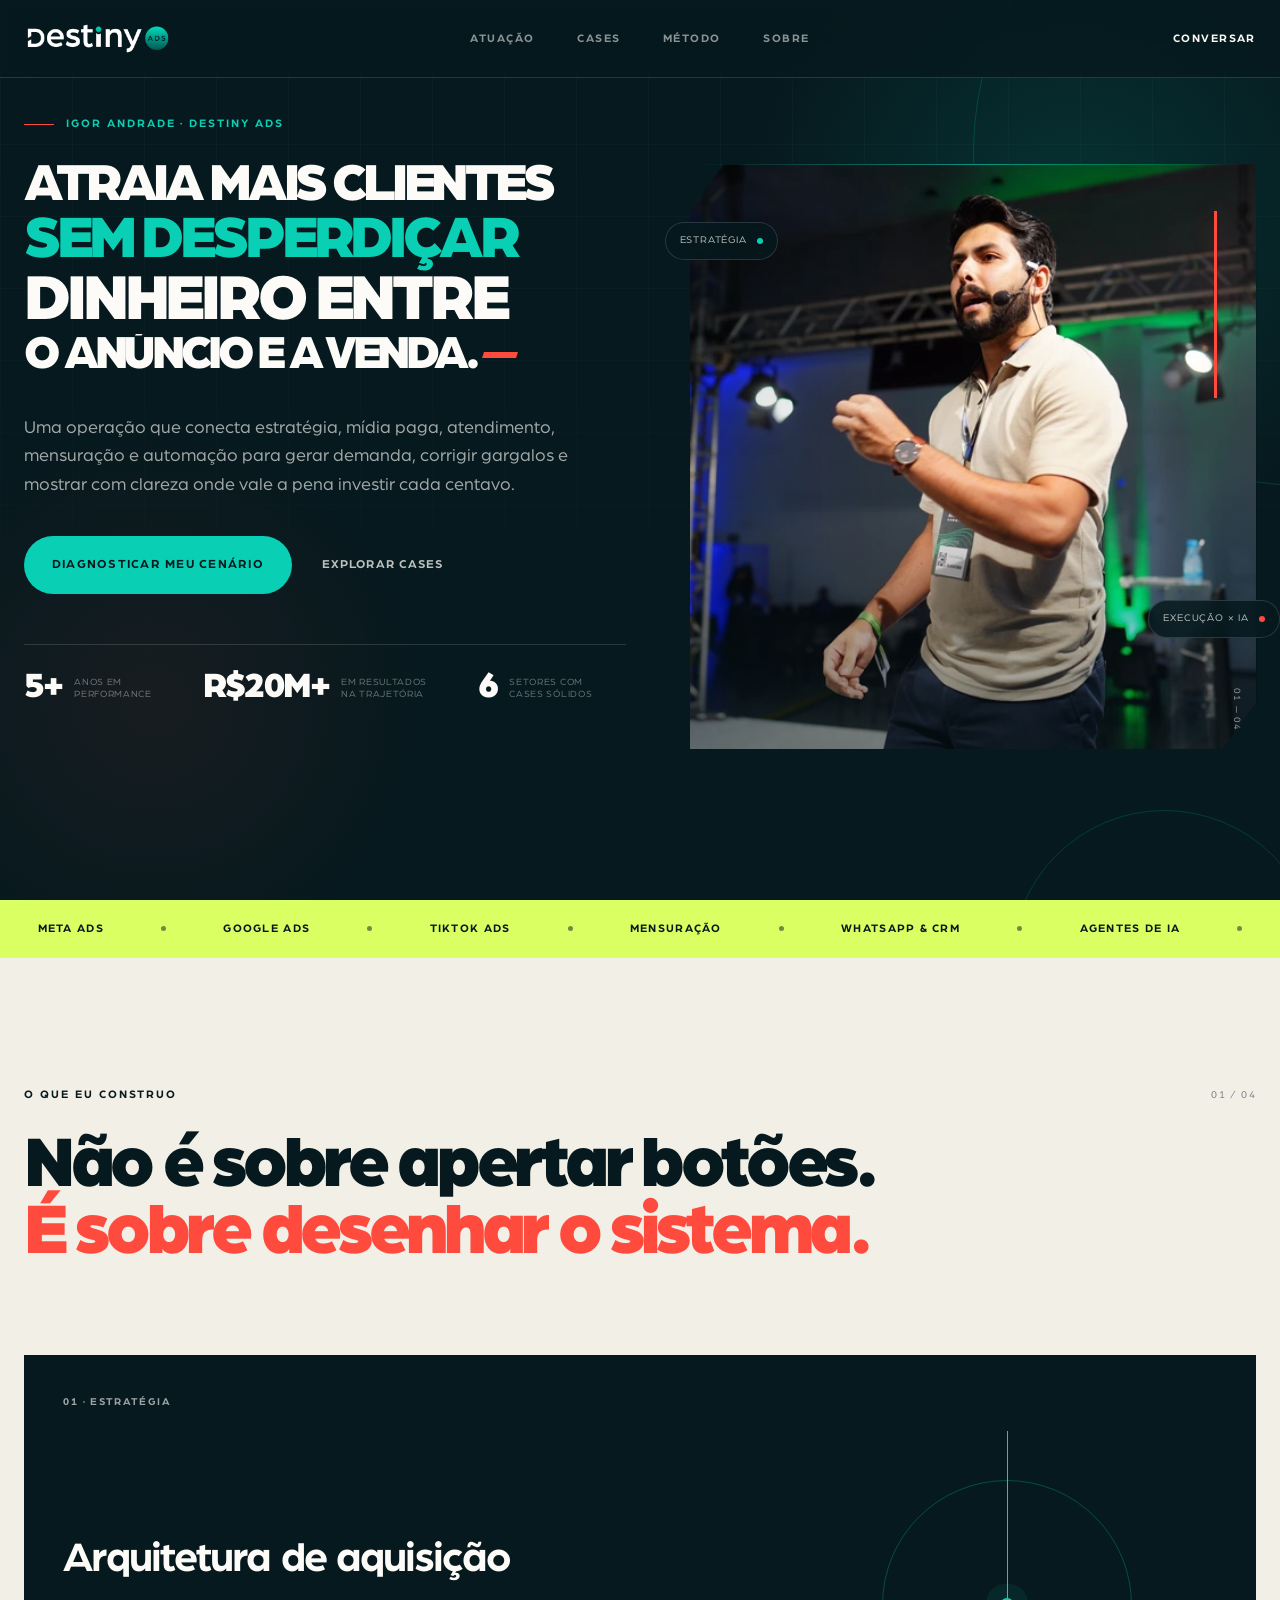
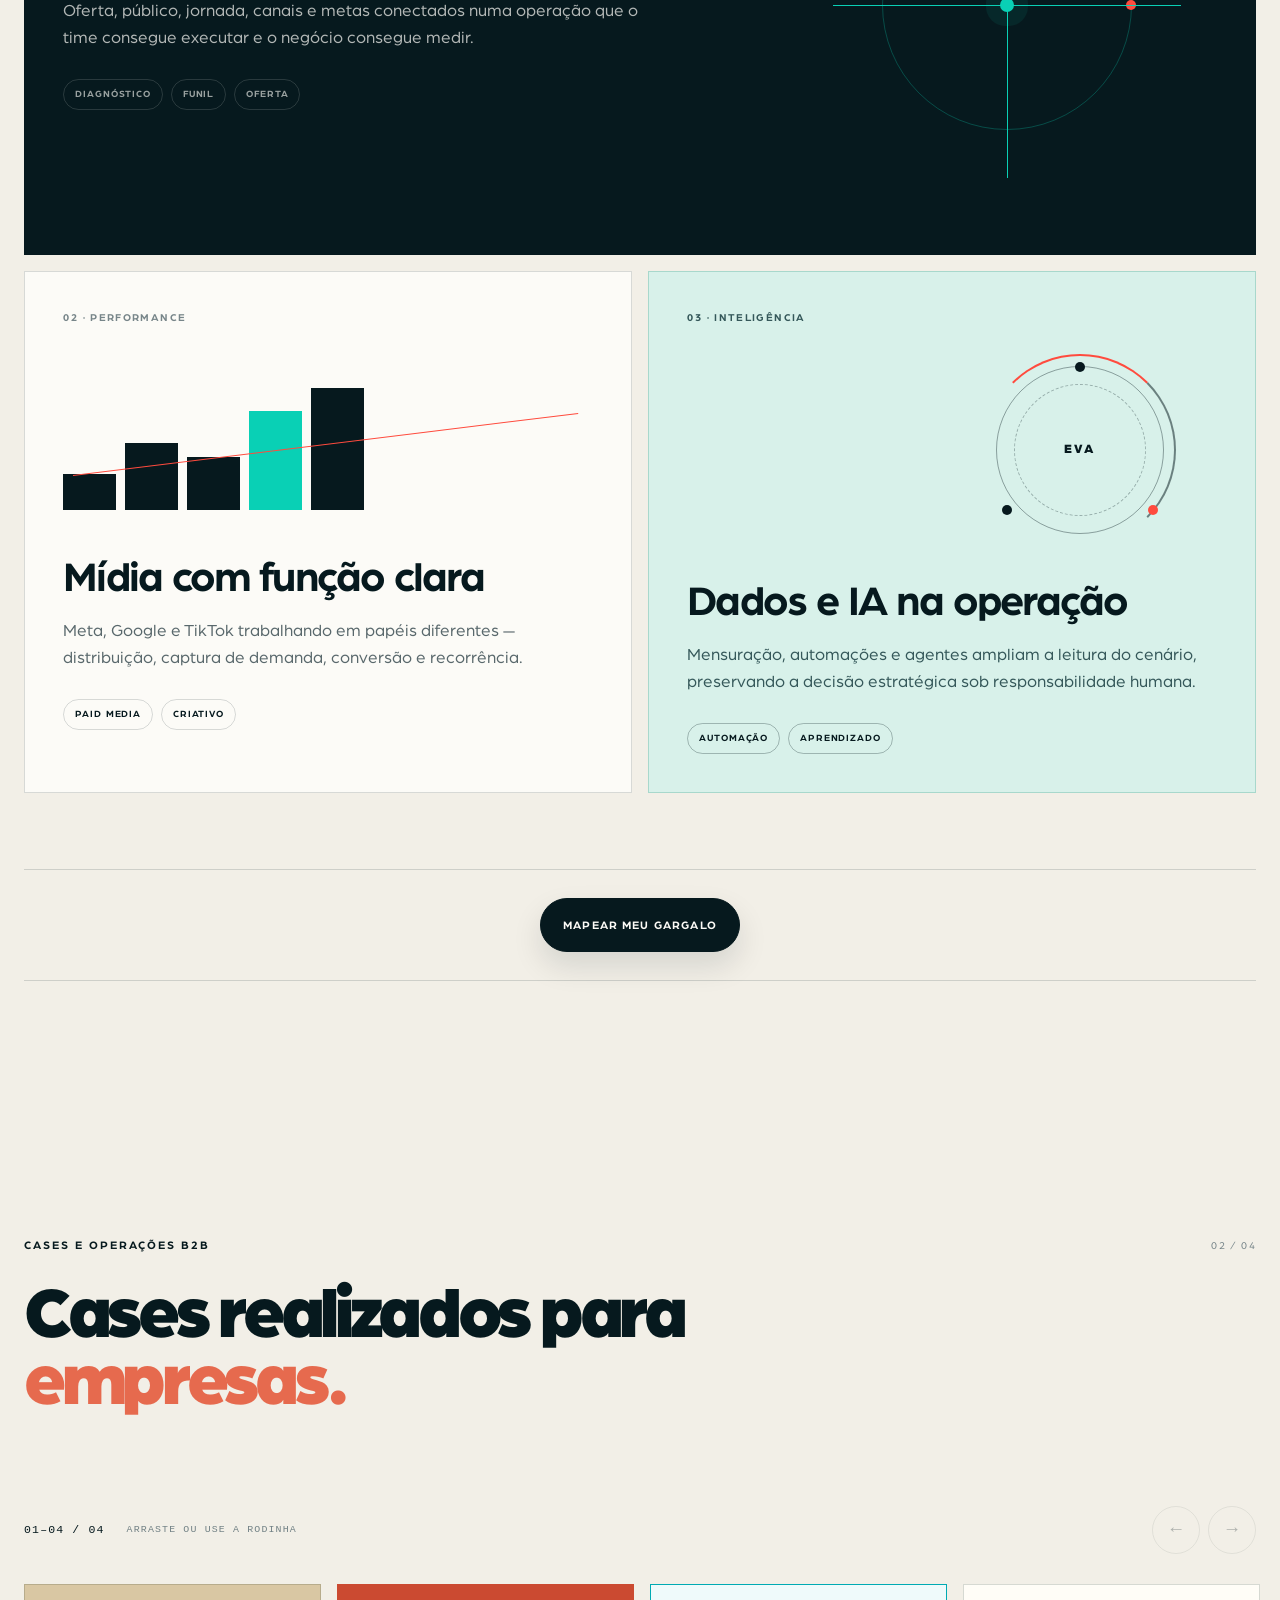
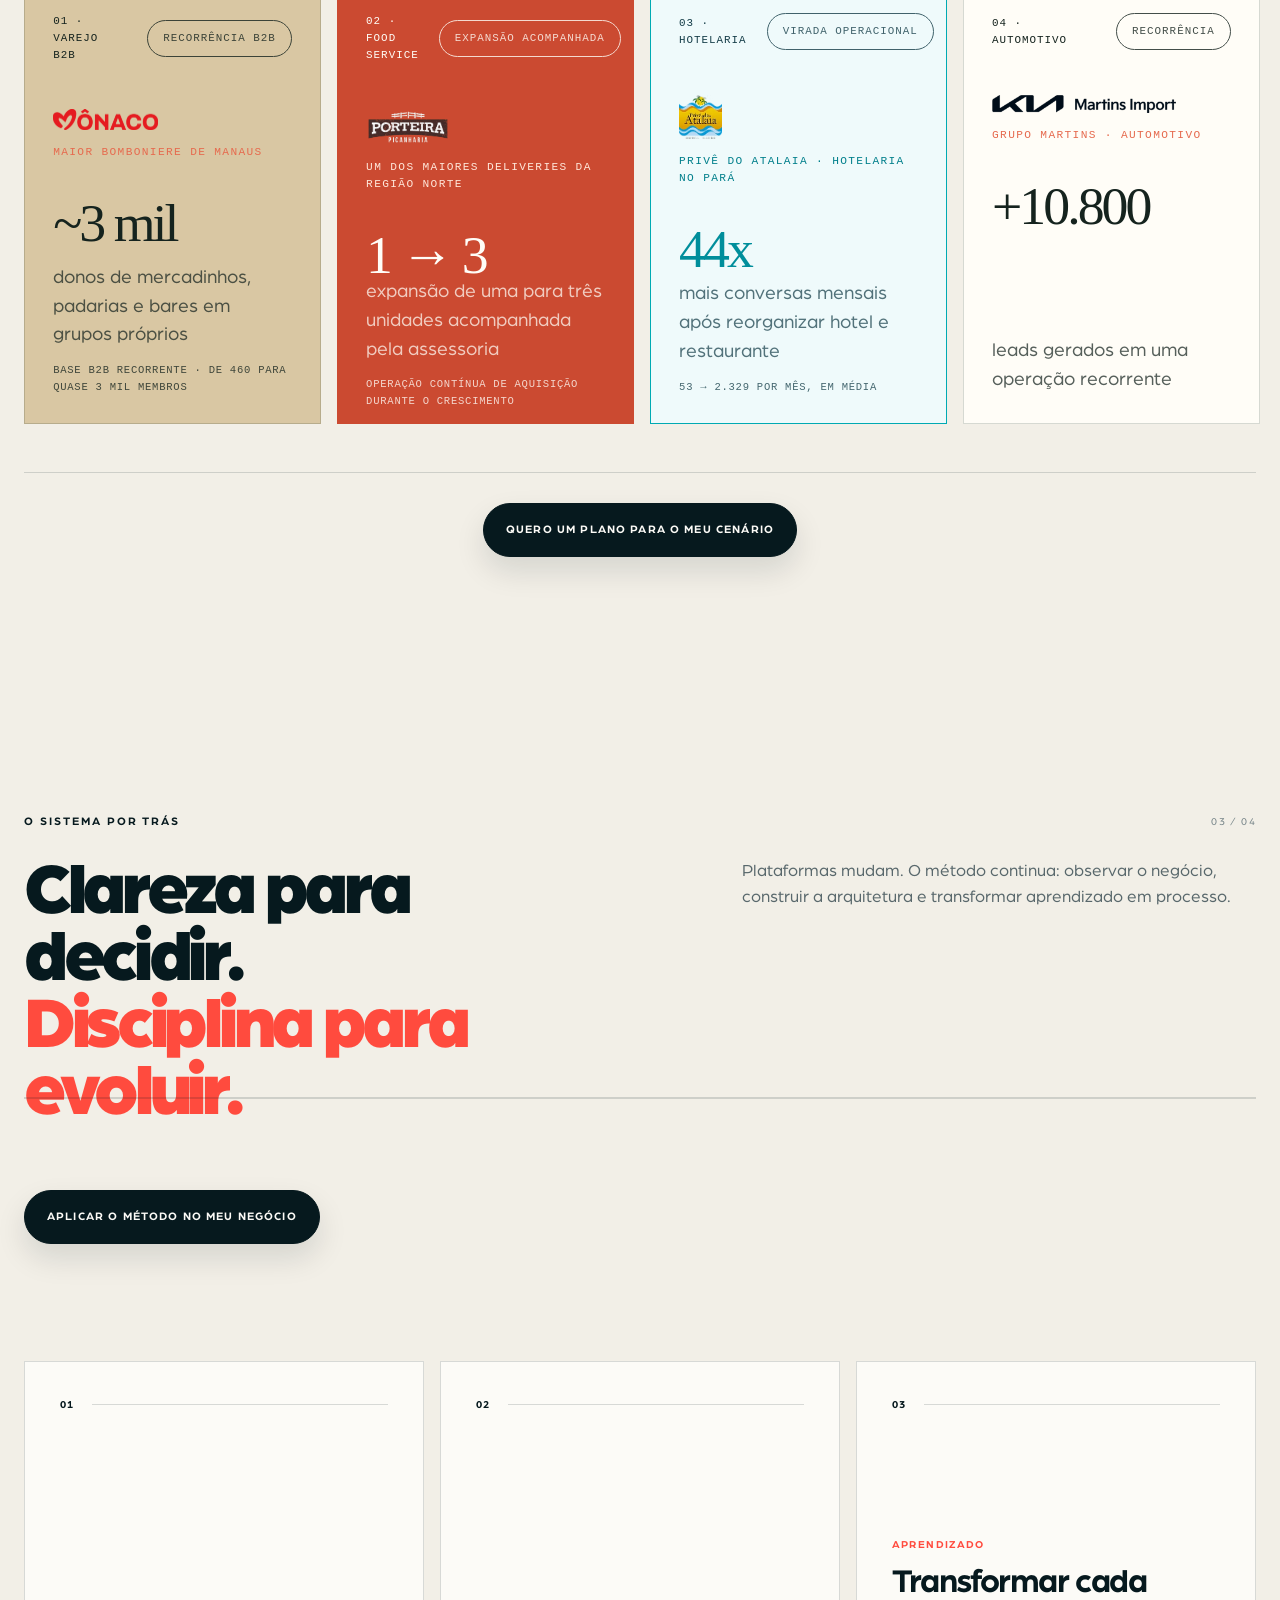
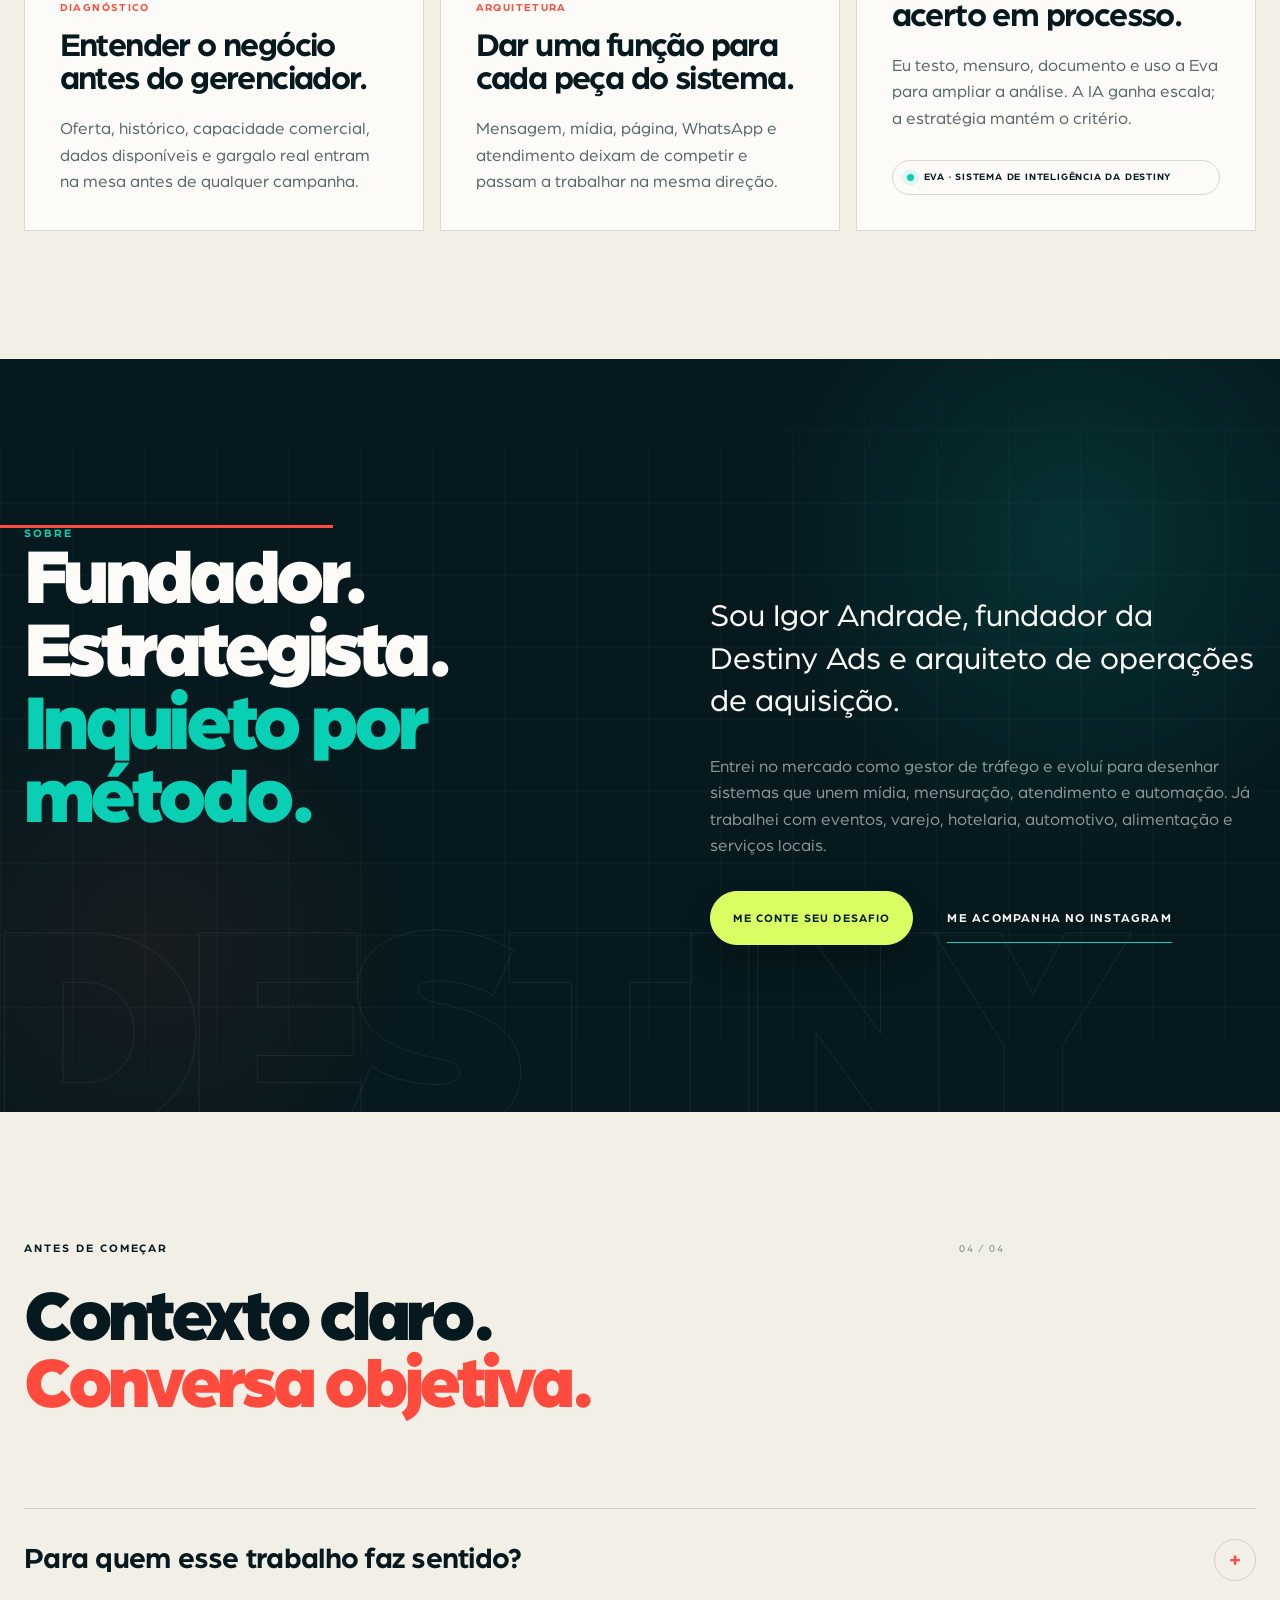
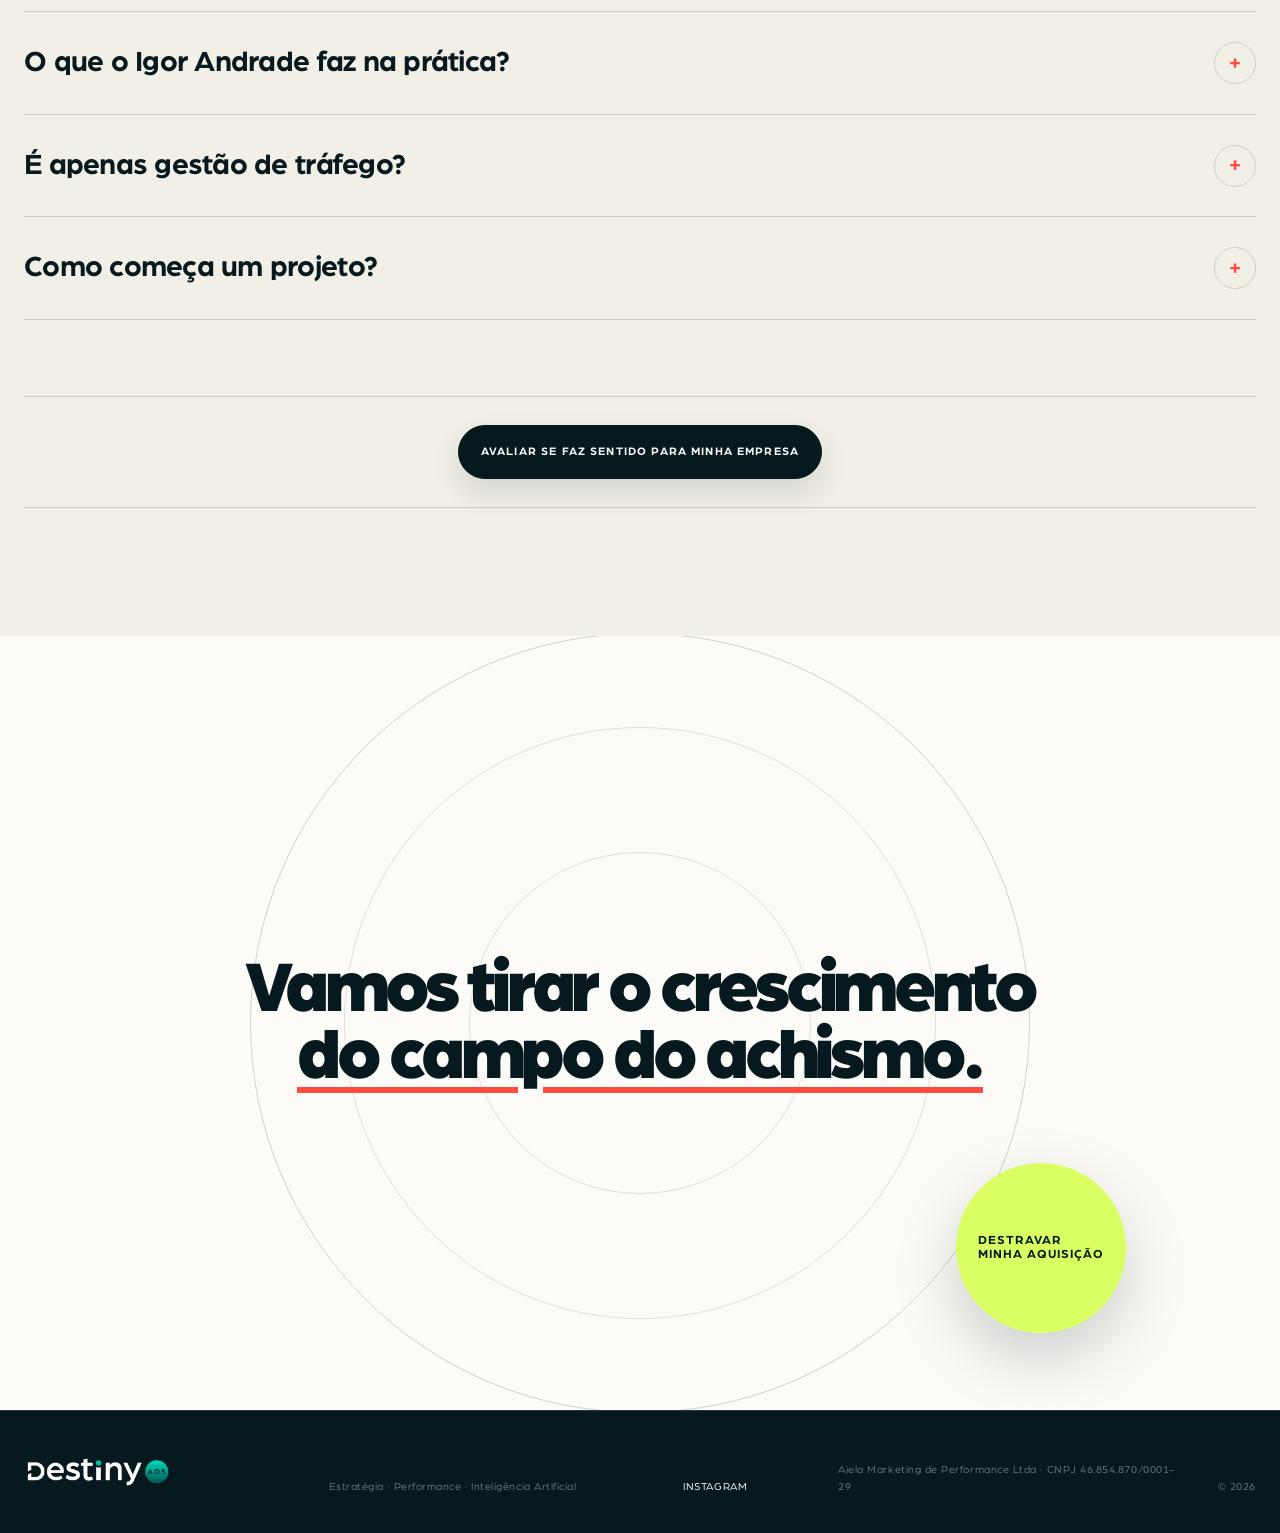
==== commit 5a471070: "Optimize hero image and web fonts" ====
--- a/index.html
+++ b/index.html
@@ -3,6 +3,14 @@
 <head>
   <meta charset="utf-8">
   <meta name="viewport" content="width=device-width, initial-scale=1">
+  <!-- Google tag (gtag.js) -->
+  <script async src="https://www.googletagmanager.com/gtag/js?id=G-2YSS4HDR8V"></script>
+  <script>
+    window.dataLayer = window.dataLayer || [];
+    function gtag(){dataLayer.push(arguments);}
+    gtag('js', new Date());
+    gtag('config', 'G-2YSS4HDR8V');
+  </script>
   <script>
     (function (w, d, s, u) {
       if (w.oaiq) return;
@@ -38,10 +46,10 @@
   <meta name="theme-color" content="#06191e">
   <link rel="canonical" href="https://destinyads.com.br/">
   <link rel="icon" type="image/png" href="favicon.png?v=20260808">
-  <link rel="preload" href="assets/Arboria-Book.otf" as="font" type="font/otf" crossorigin>
-  <link rel="preload" href="assets/Arboria-Bold.otf" as="font" type="font/otf" crossorigin>
-  <link rel="preload" href="assets/igor-palco.jpg" as="image" fetchpriority="high">
-  <link rel="stylesheet" href="styles.css?v=20260808-4">
+  <link rel="preload" href="assets/Arboria-Book.woff2" as="font" type="font/woff2" crossorigin>
+  <link rel="preload" href="assets/Arboria-Black.woff2" as="font" type="font/woff2" crossorigin>
+  <link rel="preload" href="assets/igor-palco-1600.webp" as="image" type="image/webp" imagesrcset="assets/igor-palco-960.webp 960w, assets/igor-palco-1600.webp 1600w" imagesizes="(max-width: 760px) calc(100vw - 48px), (max-width: 1050px) 92vw, min(48vw, 650px)" fetchpriority="high">
+  <link rel="stylesheet" href="styles.css?v=20260808-9">
   <meta property="og:type" content="website">
   <meta property="og:locale" content="pt_BR">
   <meta property="og:url" content="https://destinyads.com.br/">
@@ -135,7 +143,14 @@
           <span class="hero-line hero-line-decision hero-promise-line-four"><i>o anúncio e a venda.</i><b aria-hidden="true"></b></span>
         </h1>
         <figure class="mobile-stage" aria-label="Igor Andrade palestrando em um evento de negócios">
-          <img src="assets/igor-palco.jpg" alt="Igor Andrade palestrando em um evento de negócios" width="2600" height="1463">
+          <picture>
+            <source type="image/webp" srcset="assets/igor-palco-960.webp 960w, assets/igor-palco-1600.webp 1600w" sizes="(max-width: 760px) calc(100vw - 48px), 1px">
+            <img src="assets/igor-palco.jpg" alt="Igor Andrade palestrando em um evento de negócios" width="2600" height="1463" decoding="async" fetchpriority="high">
+          </picture>
+          <span class="mobile-stage-scan" aria-hidden="true"></span>
+          <span class="mobile-stage-signal" aria-hidden="true"></span>
+          <span class="mobile-stage-note mobile-stage-note-a" aria-hidden="true"><span>Estratégia</span><i></i></span>
+          <span class="mobile-stage-note mobile-stage-note-b" aria-hidden="true"><span>Execução × IA</span><i></i></span>
         </figure>
         <p class="hero-text">Uma operação que conecta estratégia, mídia paga, atendimento, mensuração e automação para gerar demanda, corrigir gargalos e mostrar com clareza onde vale a pena investir cada centavo.</p>
         <div class="hero-actions">
@@ -152,7 +167,10 @@
       <div class="hero-visual" aria-label="Igor Andrade palestrando">
         <figure class="stage-card" data-tilt>
           <div class="stage-photo">
-            <img src="assets/igor-palco.jpg" alt="Igor Andrade palestrando em um evento de negócios" width="2600" height="1463" fetchpriority="high">
+            <picture>
+              <source type="image/webp" srcset="assets/igor-palco-960.webp 960w, assets/igor-palco-1600.webp 1600w" sizes="(max-width: 1050px) 92vw, min(48vw, 650px)">
+              <img src="assets/igor-palco.jpg" alt="Igor Andrade palestrando em um evento de negócios" width="2600" height="1463" decoding="async" fetchpriority="high">
+            </picture>
           </div>
           <div class="red-line red-line-side" aria-hidden="true"></div>
           <div class="frame-index" aria-hidden="true">01 — 04</div>
@@ -363,6 +381,6 @@
     <p>© <span id="year">2026</span></p>
   </footer>
 
-  <script src="script.js?v=20260808-5" defer></script>
+  <script src="script.js?v=20260808-6" defer></script>
 </body>
 </html>
--- a/styles.css
+++ b/styles.css
@@ -1,7 +1,7 @@
-@font-face{font-family:"Arboria";src:url("assets/Arboria-Book.otf") format("opentype");font-weight:400;font-display:swap}
-@font-face{font-family:"Arboria";src:url("assets/Arboria-Medium.otf") format("opentype");font-weight:500;font-display:swap}
-@font-face{font-family:"Arboria";src:url("assets/Arboria-Bold.otf") format("opentype");font-weight:700;font-display:swap}
-@font-face{font-family:"Arboria";src:url("assets/Arboria-Black.otf") format("opentype");font-weight:900;font-display:swap}
+@font-face{font-family:"Arboria";src:url("assets/Arboria-Book.woff2") format("woff2"),url("assets/Arboria-Book.otf") format("opentype");font-weight:400;font-display:swap}
+@font-face{font-family:"Arboria";src:url("assets/Arboria-Medium.woff2") format("woff2"),url("assets/Arboria-Medium.otf") format("opentype");font-weight:500;font-display:swap}
+@font-face{font-family:"Arboria";src:url("assets/Arboria-Bold.woff2") format("woff2"),url("assets/Arboria-Bold.otf") format("opentype");font-weight:700;font-display:swap}
+@font-face{font-family:"Arboria";src:url("assets/Arboria-Black.woff2") format("woff2"),url("assets/Arboria-Black.otf") format("opentype");font-weight:900;font-display:swap}
 
 :root{
   --ink:#06191e;--ink-2:#0b242a;--ink-3:#12333a;--mint:#09d0b5;--mint-soft:#70e4d1;
@@ -35,6 +35,7 @@
 .hero-promise-line-three{font-size:.98em}
 .hero-promise-line-four{font-size:.71em}
 .mobile-stage{display:none}.hero-text{max-width:690px;margin:0 0 36px;color:rgba(252,251,247,.63);font-size:clamp(1rem,1.4vw,1.24rem);line-height:1.6;opacity:0;transform:translateY(16px)}
+.stage-photo picture,.mobile-stage picture{display:block;width:100%;height:100%}
 .hero-actions{display:flex;align-items:center;gap:30px;opacity:0;transform:translateY(16px)}.button{display:inline-flex;align-items:center;justify-content:center;gap:28px;min-height:58px;padding:0 28px;border-radius:100px;font-size:.78rem;font-weight:700;letter-spacing:.1em;text-decoration:none;text-transform:uppercase}.button-primary{background:var(--mint);color:var(--ink)}
 .text-link{display:inline-flex;align-items:center;gap:20px;color:rgba(252,251,247,.74);font-size:.76rem;font-weight:700;letter-spacing:.09em;text-decoration:none;text-transform:uppercase}.text-link i{font-style:normal;color:var(--red);animation:arrowBounce 1.6s ease-in-out infinite}
 .hero-proof{display:flex;gap:clamp(22px,4vw,58px);margin-top:50px;padding-top:26px;border-top:1px solid var(--line-dark);opacity:0;transform:translateY(16px)}.hero-proof>div{display:flex;align-items:flex-end;gap:12px}.hero-proof strong{font-size:clamp(1.55rem,2.8vw,2.65rem);font-weight:900;letter-spacing:-.05em;line-height:.85}.hero-proof small{color:rgba(252,251,247,.4);font-size:.6rem;line-height:1.25;letter-spacing:.07em;text-transform:uppercase}
@@ -347,3 +348,112 @@
 @media(prefers-reduced-motion:reduce){
   .ai-core::before,.ai-core::after{animation:none}
 }
+
+/* Hero mobile: a mesma linguagem de movimento da foto no desktop, sem poluir a dobra */
+@media(max-width:760px){
+  .mobile-stage{
+    isolation:isolate;
+    box-shadow:0 24px 54px rgba(0,0,0,.25);
+  }
+  .js .mobile-stage{
+    opacity:0;
+    transform:translateY(20px) scale(.985);
+  }
+  .is-ready .mobile-stage{
+    animation:mobileStageIn 1s cubic-bezier(.19,1,.22,1) .82s both;
+  }
+  .mobile-stage img{
+    position:relative;
+    z-index:0;
+    transform:scale(1.05);
+    animation:mobilePhotoDrift 10s ease-in-out 1.1s infinite alternate;
+    will-change:transform;
+  }
+  .mobile-stage::after{
+    z-index:1;
+    pointer-events:none;
+  }
+  .mobile-stage-scan{
+    position:absolute;
+    z-index:2;
+    right:auto;
+    bottom:0;
+    left:-35%;
+    width:35%;
+    height:3px;
+    background:linear-gradient(90deg,transparent 0%,var(--mint-soft) 32%,var(--white) 50%,var(--mint) 68%,transparent 100%);
+    box-shadow:0 -2px 14px rgba(112,228,209,.72),0 0 22px rgba(9,208,181,.48);
+    opacity:.82;
+    animation:mobileEdgeScan 2.8s cubic-bezier(.45,.05,.55,.95) 1.15s infinite alternate;
+    pointer-events:none;
+  }
+  .mobile-stage-signal{
+    position:absolute;
+    z-index:3;
+    top:12%;
+    right:10px;
+    width:2px;
+    height:34%;
+    background:var(--red);
+    box-shadow:0 0 18px rgba(255,75,62,.36);
+    transform-origin:top;
+    animation:redTraceY 1.8s cubic-bezier(.19,1,.22,1) 1.05s both;
+    pointer-events:none;
+  }
+  .mobile-stage-note{
+    position:absolute;
+    z-index:4;
+    display:flex;
+    align-items:center;
+    gap:8px;
+    padding:8px 11px;
+    border:1px solid rgba(252,251,247,.18);
+    border-radius:100px;
+    background:rgba(6,25,30,.84);
+    color:rgba(252,251,247,.76);
+    font-size:.54rem;
+    font-weight:500;
+    letter-spacing:.09em;
+    line-height:1;
+    text-transform:uppercase;
+    white-space:nowrap;
+    backdrop-filter:blur(9px);
+    box-shadow:0 10px 24px rgba(0,0,0,.18);
+    animation:floatNote 4s ease-in-out infinite;
+    pointer-events:none;
+  }
+  .mobile-stage-note i{
+    width:5px;
+    height:5px;
+    border-radius:50%;
+    background:var(--mint);
+  }
+  .mobile-stage-note-a{top:14px;left:10px}
+  .mobile-stage-note-b{right:10px;bottom:14px;animation-delay:-2s}
+  .mobile-stage-note-b i{background:var(--red)}
+}
+
+@keyframes mobileStageIn{
+  to{opacity:1;transform:none}
+}
+@keyframes mobilePhotoDrift{
+  to{transform:scale(1.095) translate3d(-1.25%,1%,0)}
+}
+@keyframes mobileEdgeScan{
+  from{opacity:.72;transform:translate3d(0,0,0)}
+  to{opacity:1;transform:translate3d(385%,0,0)}
+}
+
+@media(prefers-reduced-motion:reduce){
+  .mobile-stage{
+    opacity:1!important;
+    transform:none!important;
+  }
+  .mobile-stage img{
+    animation:none!important;
+    transform:scale(1.05)!important;
+  }
+  .mobile-stage-scan{display:none}
+  .mobile-stage-signal{animation:none!important;transform:none!important}
+  .mobile-stage-note{animation:none!important;transform:none!important}
+}
